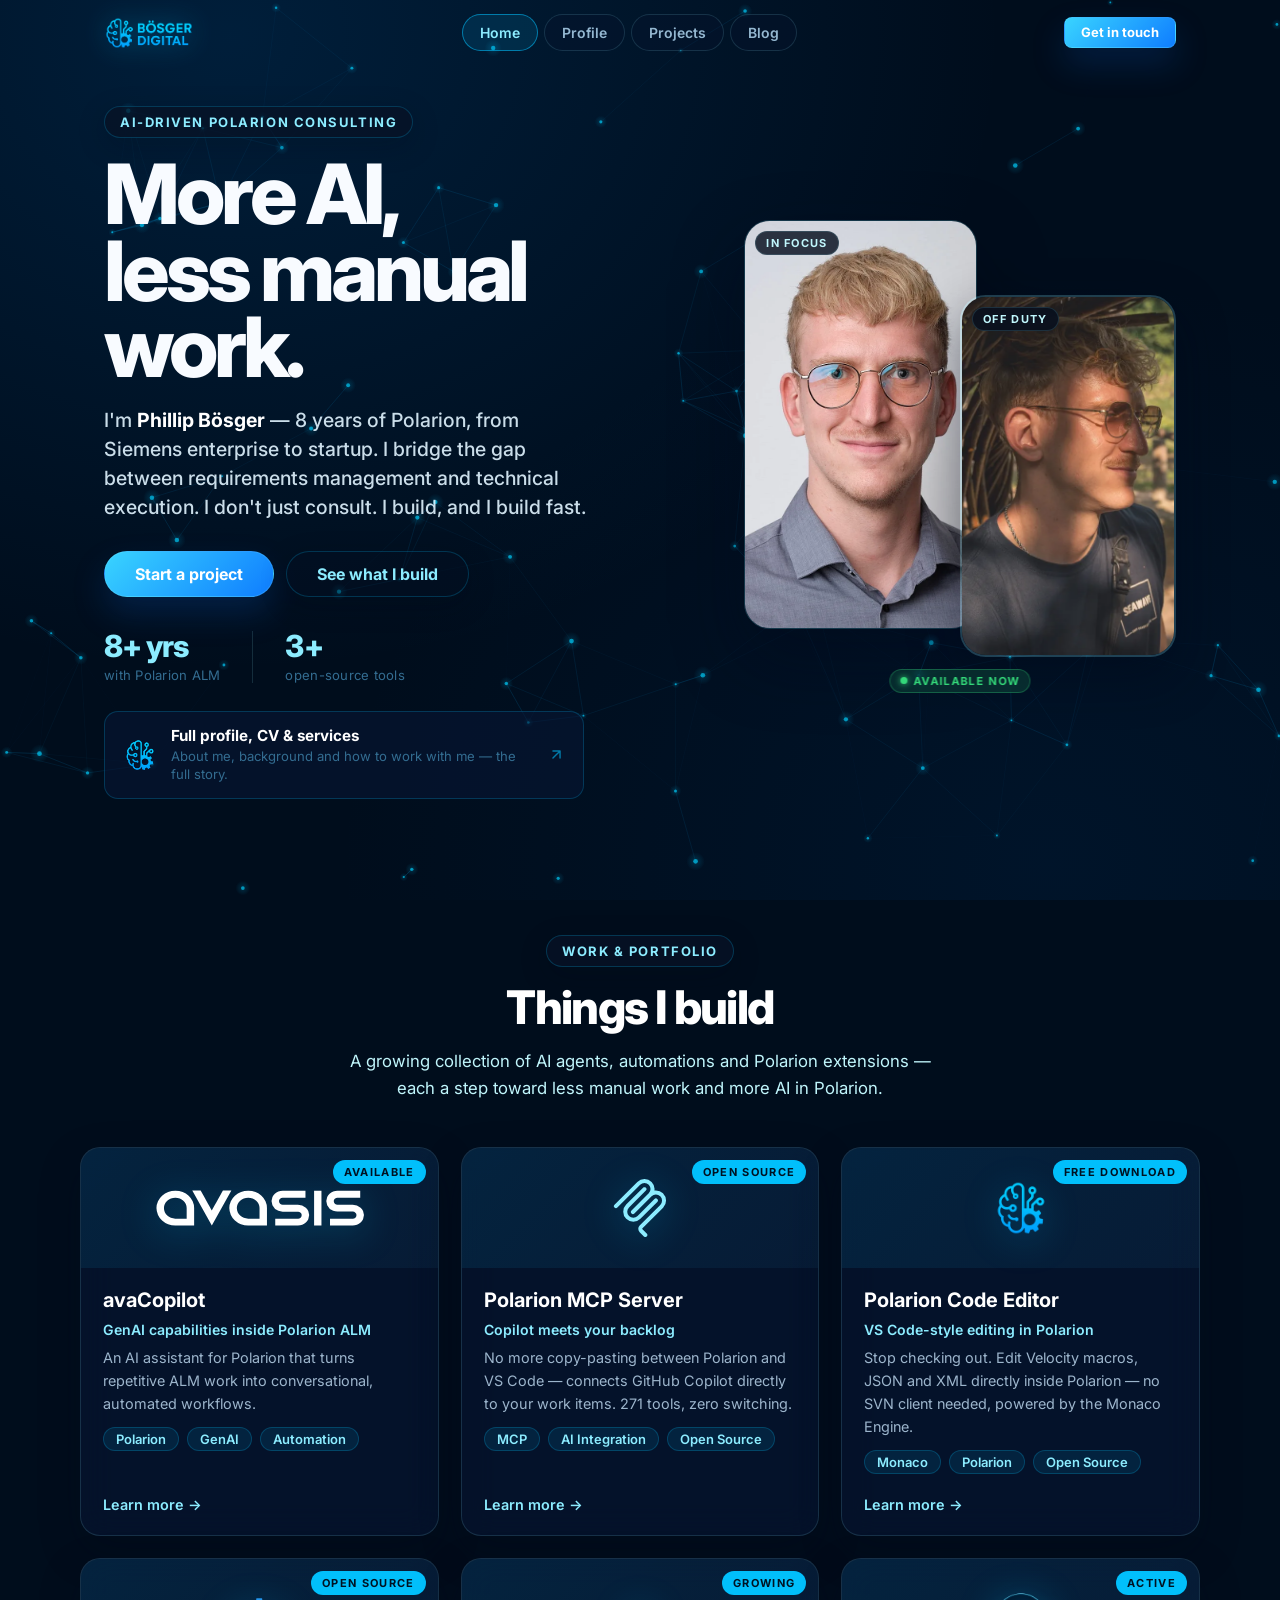
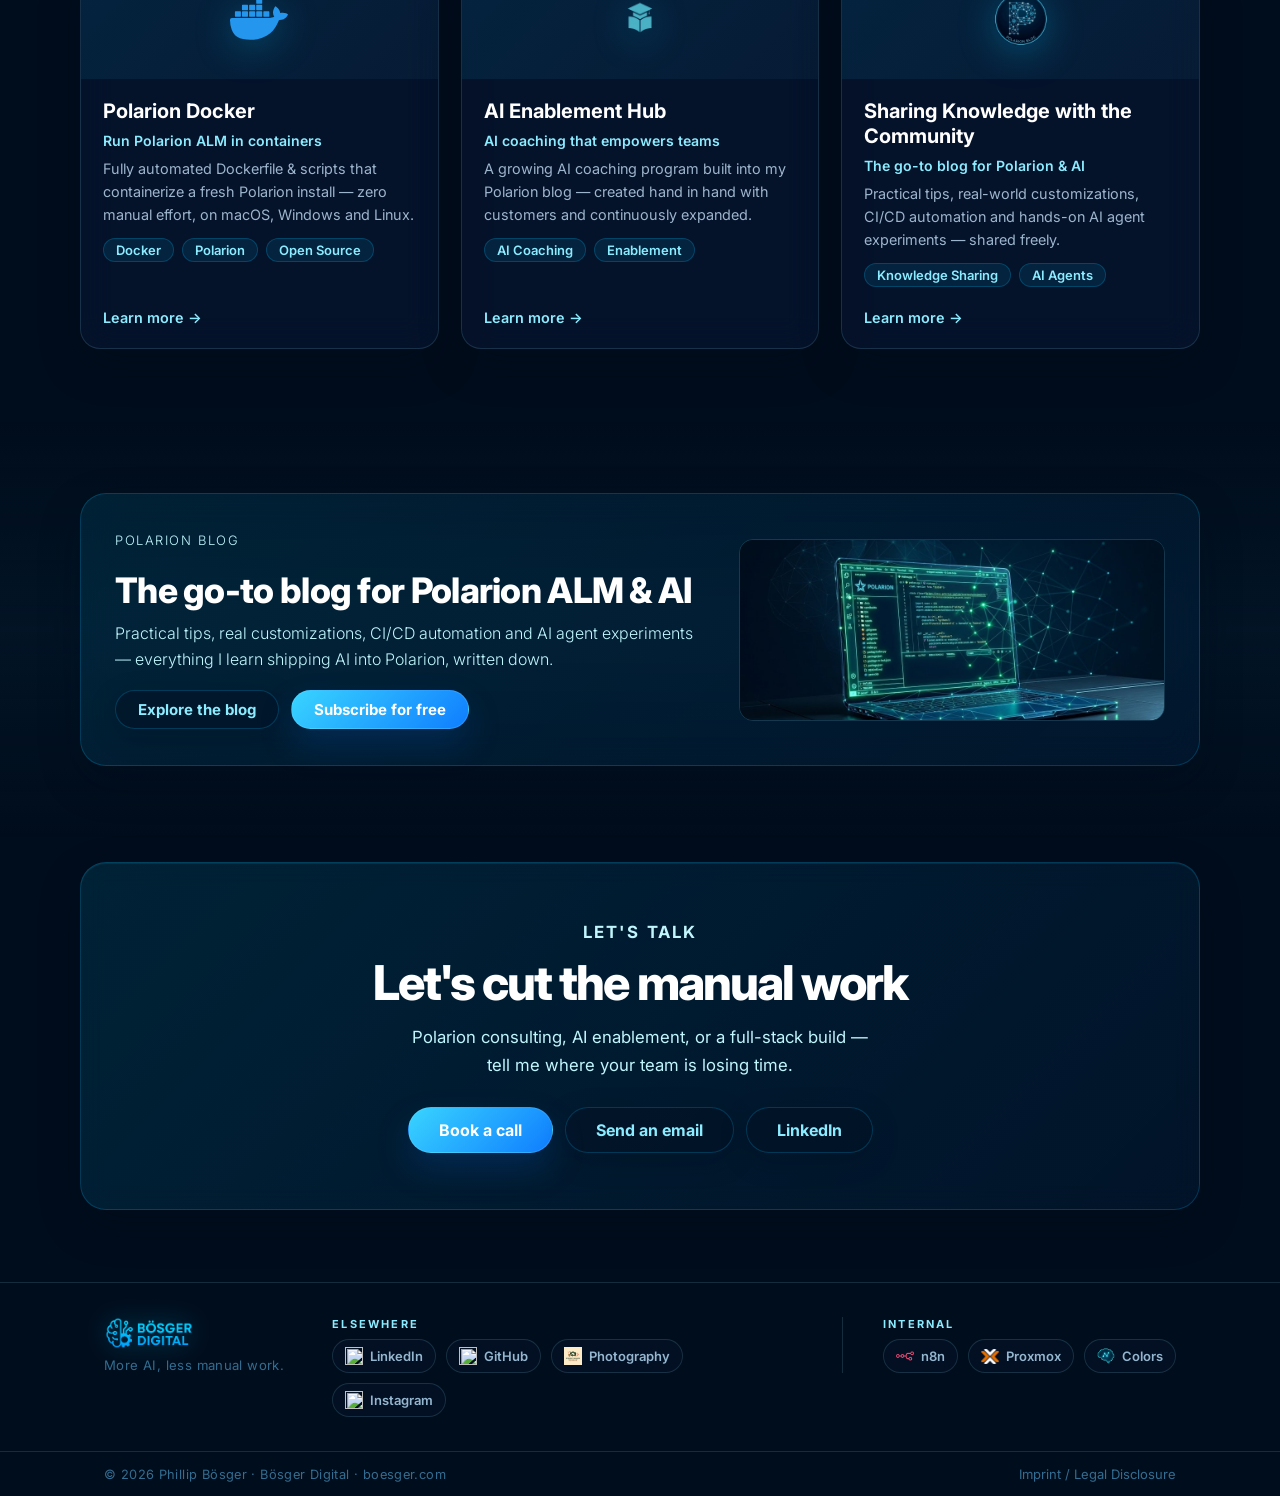
==== index.html @ 6d05ea87 "Left-align the Internal footer column's label and pills The Internal group's label and pills were ri" ====
<!doctype html>
<html lang="de">
  <head>
    <meta charset="utf-8" />
    <meta
      name="viewport"
      content="width=device-width, initial-scale=1.0, maximum-scale=1.0, user-scalable=0"
    />
    <meta
      name="description"
      content="Phillip Bösger — Polarion ALM expert, AI & full-stack developer. More AI, less manual work. Profile, consulting, open-source Polarion tooling, and all my links in one place."
    />
    <link
      rel="shortcut icon"
      href="assets/images/boesger-digital.png"
      type="image/webp"
    />
    <link
      rel="apple-touch-icon"
      sizes="180x180"
      href="assets/images/boesger-digital.png"
    />
    <link
      rel="icon"
      href="assets/images/boesger-digital.png"
      type="image/webp"
    />
    <title>Phillip Bösger — Bösger Digital</title>
    <link
      href="https://fonts.googleapis.com/css2?family=Inter:wght@400;500;600;700;800&family=Fira+Code:wght@400;500;600&display=swap"
      rel="stylesheet"
    />
    <link href="assets/css/style.css?v=20260719c" rel="stylesheet" />
  </head>
  <body>
    <canvas id="network-canvas"></canvas>

    <div class="page">
      <!-- Header / nav -->
      <header class="site-header" id="site-header">
        <div class="site-header-inner">
          <a href="index.html" class="brand-logo-link">
            <img
              src="assets/images/boesger-digital-wordmark.png"
              alt="Bösger Digital"
              class="brand-logo"
            />
          </a>

          <nav class="site-nav" aria-label="Hauptnavigation">
            <a href="index.html" class="nav-pill is-active">Home</a>
            <a href="profile.html" class="nav-pill">Profile</a>
            <a href="work.html" class="nav-pill">Projects</a>
            <a href="blog.html" class="nav-pill">Blog</a>
          </nav>

          <div class="nav-cta">
            <a href="contact.html" class="btn btn-primary btn-sm">Get in touch</a>
            <button
              class="nav-toggle"
              id="nav-toggle"
              type="button"
              aria-expanded="false"
              aria-controls="mobile-nav"
              aria-label="Menü öffnen"
            >
              <svg viewBox="0 0 24 24" fill="none" stroke="currentColor" stroke-width="2" stroke-linecap="round" stroke-linejoin="round">
                <path d="M4 6h16M4 12h16M4 18h16" />
              </svg>
            </button>
          </div>
        </div>
        <nav class="mobile-nav" id="mobile-nav" aria-label="Mobile Navigation">
          <a href="index.html" class="nav-pill is-active">Home</a>
          <a href="profile.html" class="nav-pill">Profile</a>
          <a href="work.html" class="nav-pill">Projects</a>
          <a href="blog.html" class="nav-pill">Blog</a>
        </nav>
      </header>

      <main>
        <!-- Hero -->
        <section class="hero" id="top" data-reveal>
          <div>
            <span class="kicker">AI-driven Polarion consulting</span>
            <h1>More AI,<br />less manual work.</h1>
            <p class="hero-sub">
              I'm <strong>Phillip Bösger</strong> — 8 years of Polarion, from
              Siemens enterprise to startup. I bridge the gap between
              requirements management and technical execution. I don't just
              consult. I build, and I build fast.
            </p>
            <div class="hero-ctas">
              <a href="contact.html" class="btn btn-primary btn-lg">Start a project</a>
              <a href="work.html" class="btn btn-secondary btn-lg">See what I build</a>
            </div>
            <div class="hero-stats">
              <div>
                <div class="stat-num">8+ yrs</div>
                <div class="stat-label">with Polarion ALM</div>
              </div>
              <div class="stat-divider"></div>
              <div>
                <div class="stat-num">3+</div>
                <div class="stat-label">open-source tools</div>
              </div>
            </div>
            <a href="profile.html" class="profile-callout">
              <img
                src="assets/images/boesger-icon.png"
                alt=""
                class="profile-callout-icon"
              />
              <span class="profile-callout-text">
                <span class="profile-callout-title"
                  >Full profile, CV &amp; services</span
                >
                <span class="profile-callout-desc"
                  >About me, background and how to work with me — the full
                  story.</span
                >
              </span>
              <svg
                class="arrow"
                viewBox="0 0 24 24"
                fill="none"
                stroke="currentColor"
                stroke-width="2"
                stroke-linecap="round"
                stroke-linejoin="round"
              >
                <path d="M7 17L17 7M17 7H7M17 7v10" />
              </svg>
            </a>
          </div>

          <div class="hero-visual">
            <div class="hero-photo-a">
              <img src="assets/images/about-image.webp" alt="Phillip Bösger" />
              <span class="hero-photo-badge badge badge-neutral">In focus</span>
            </div>
            <div class="hero-photo-b">
              <img src="assets/images/off-duty.webp" alt="Off duty" />
              <span class="hero-photo-badge badge badge-neutral">Off duty</span>
            </div>
            <span class="hero-available badge badge-success">
              <span class="badge-dot"></span>Available now
            </span>
          </div>
        </section>

        <!-- Work / Portfolio -->
        <section class="section" id="work">
          <div class="section-inner">
            <div class="section-head" data-reveal>
              <span class="kicker">Work &amp; portfolio</span>
              <h2>Things I build</h2>
              <p>
                A growing collection of AI agents, automations and Polarion
                extensions — each a step toward less manual work and more AI
                in Polarion.
              </p>
            </div>
            <div class="work-grid">
              <a
                class="glass-card work-card"
                href="https://www.avasis.biz/de/events/digital-blink-avacopilot-23-4-26"
                target="_blank"
                rel="noopener"
                data-reveal
              >
                <div class="work-card-media">
                  <img src="assets/images/avasis-logo.svg" alt="" />
                  <span class="badge badge-solid">Available</span>
                </div>
                <div class="work-card-body">
                  <h3>avaCopilot</h3>
                  <p class="work-card-tagline">GenAI capabilities inside Polarion ALM</p>
                  <p class="work-card-desc">
                    An AI assistant for Polarion that turns repetitive ALM
                    work into conversational, automated workflows.
                  </p>
                  <div class="work-card-tags">
                    <span class="tag">Polarion</span>
                    <span class="tag">GenAI</span>
                    <span class="tag">Automation</span>
                  </div>
                  <span class="work-card-link">Learn more →</span>
                </div>
              </a>

              <a
                class="glass-card work-card"
                href="work/polarion-mcp.html"
                data-reveal
              >
                <div class="work-card-media">
                  <img src="assets/images/mcp-logo.svg" alt="" />
                  <span class="badge badge-solid">Open Source</span>
                </div>
                <div class="work-card-body">
                  <h3>Polarion MCP Server</h3>
                  <p class="work-card-tagline">Copilot meets your backlog</p>
                  <p class="work-card-desc">
                    No more copy-pasting between Polarion and VS Code —
                    connects GitHub Copilot directly to your work items.
                    271 tools, zero switching.
                  </p>
                  <div class="work-card-tags">
                    <span class="tag">MCP</span>
                    <span class="tag">AI Integration</span>
                    <span class="tag">Open Source</span>
                  </div>
                  <span class="work-card-link">Learn more →</span>
                </div>
              </a>

              <a
                class="glass-card work-card"
                href="work/polarion-code-editor.html"
                data-reveal
              >
                <div class="work-card-media">
                  <img src="assets/images/boesger-icon.png" alt="" />
                  <span class="badge badge-solid">Free Download</span>
                </div>
                <div class="work-card-body">
                  <h3>Polarion Code Editor</h3>
                  <p class="work-card-tagline">VS Code-style editing in Polarion</p>
                  <p class="work-card-desc">
                    Stop checking out. Edit Velocity macros, JSON and XML
                    directly inside Polarion — no SVN client needed, powered
                    by the Monaco Engine.
                  </p>
                  <div class="work-card-tags">
                    <span class="tag">Monaco</span>
                    <span class="tag">Polarion</span>
                    <span class="tag">Open Source</span>
                  </div>
                  <span class="work-card-link">Learn more →</span>
                </div>
              </a>

              <a
                class="glass-card work-card"
                href="work/polarion-docker.html"
                data-reveal
              >
                <div class="work-card-media">
                  <img src="assets/images/docker-logo.svg" alt="" />
                  <span class="badge badge-solid">Open Source</span>
                </div>
                <div class="work-card-body">
                  <h3>Polarion Docker</h3>
                  <p class="work-card-tagline">Run Polarion ALM in containers</p>
                  <p class="work-card-desc">
                    Fully automated Dockerfile &amp; scripts that containerize
                    a fresh Polarion install — zero manual effort, on macOS,
                    Windows and Linux.
                  </p>
                  <div class="work-card-tags">
                    <span class="tag">Docker</span>
                    <span class="tag">Polarion</span>
                    <span class="tag">Open Source</span>
                  </div>
                  <span class="work-card-link">Learn more →</span>
                </div>
              </a>

              <a
                class="glass-card work-card"
                href="work/ai-enablement-hub.html"
                data-reveal
              >
                <div class="work-card-media">
                  <img src="assets/images/education.png" alt="" />
                  <span class="badge badge-solid">Growing</span>
                </div>
                <div class="work-card-body">
                  <h3>AI Enablement Hub</h3>
                  <p class="work-card-tagline">AI coaching that empowers teams</p>
                  <p class="work-card-desc">
                    A growing AI coaching program built into my Polarion
                    blog — created hand in hand with customers and
                    continuously expanded.
                  </p>
                  <div class="work-card-tags">
                    <span class="tag">AI Coaching</span>
                    <span class="tag">Enablement</span>
                  </div>
                  <span class="work-card-link">Learn more →</span>
                </div>
              </a>

              <a
                class="glass-card work-card"
                href="https://polarion.boesger.com"
                target="_blank"
                rel="noopener"
                data-reveal
              >
                <div class="work-card-media">
                  <img src="assets/images/polarion.png" alt="" />
                  <span class="badge badge-solid">Active</span>
                </div>
                <div class="work-card-body">
                  <h3>Sharing Knowledge with the Community</h3>
                  <p class="work-card-tagline">The go-to blog for Polarion &amp; AI</p>
                  <p class="work-card-desc">
                    Practical tips, real-world customizations, CI/CD
                    automation and hands-on AI agent experiments — shared
                    freely.
                  </p>
                  <div class="work-card-tags">
                    <span class="tag">Knowledge Sharing</span>
                    <span class="tag">AI Agents</span>
                  </div>
                  <span class="work-card-link">Learn more →</span>
                </div>
              </a>
            </div>
          </div>
        </section>

        <!-- Blog -->
        <section class="section section-tinted" id="blog">
          <div class="section-inner">
            <div class="blog-band" data-reveal>
              <div>
                <p class="glass-panel-label">Polarion Blog</p>
                <h2>The go-to blog for Polarion ALM &amp; AI</h2>
                <p>
                  Practical tips, real customizations, CI/CD automation and AI
                  agent experiments — everything I learn shipping AI into
                  Polarion, written down.
                </p>
                <div class="hero-ctas" style="margin-top: 0">
                  <a href="blog.html" class="btn btn-secondary btn-md">Explore the blog</a>
                  <a
                    href="https://polarion.boesger.com/#/portal/signup"
                    target="_blank"
                    rel="noopener"
                    class="btn btn-primary btn-md"
                    >Subscribe for free</a
                  >
                </div>
              </div>
              <div class="blog-band-media">
                <img src="assets/images/polarion-hero.jpeg" alt="Polarion" />
              </div>
            </div>
          </div>
        </section>

        <!-- Contact -->
        <section class="section" id="contact" style="padding-top: 24px">
          <div class="section-inner">
            <div class="contact-band" data-reveal>
              <p class="glass-panel-label" style="margin-bottom: 6px">Let's talk</p>
              <h2 style="margin-top: 0">Let's cut the manual work</h2>
              <p>
                Polarion consulting, AI enablement, or a full-stack build —
                tell me where your team is losing time.
              </p>
              <div class="hero-ctas">
                <a
                  href="https://calendly.com/phillip-boesger/30min"
                  target="_blank"
                  rel="noopener"
                  class="btn btn-primary btn-lg"
                  >Book a call</a
                >
                <a href="mailto:digital@boesger.com" class="btn btn-secondary btn-lg"
                  >Send an email</a
                >
                <a
                  href="https://www.linkedin.com/in/phillip-boesger-90691215a/"
                  target="_blank"
                  rel="noopener"
                  class="btn btn-secondary btn-lg"
                  >LinkedIn</a
                >
              </div>
            </div>
          </div>
        </section>
      </main>

      <footer class="site-footer">
        <div class="site-footer-main footer-columns">
          <div class="footer-col">
            <a href="index.html" class="brand-logo-link">
              <img
                src="assets/images/boesger-digital-wordmark.png"
                alt="Bösger Digital"
                class="brand-logo"
              />
            </a>
            <p class="footer-tagline">More AI, less manual work.</p>
          </div>
          <div class="footer-col">
            <p class="footer-col-label">Elsewhere</p>
            <div class="footer-pill-row">
              <a href="https://www.linkedin.com/in/phillip-boesger-90691215a/" target="_blank" rel="noopener" class="footer-pill-link">
                <img src="assets/images/linkedin.png" alt="" />LinkedIn</a>
              <a href="https://github.com/phillipboesger" target="_blank" rel="noopener" class="footer-pill-link">
                <img src="assets/images/github.png" alt="" />GitHub</a>
              <a href="https://photography.boesger.com" target="_blank" rel="noopener" class="footer-pill-link">
                <img src="assets/images/logo_photography.png" alt="" />Photography</a>
              <a href="https://www.instagram.com/phillip.bo/" target="_blank" rel="noopener" class="footer-pill-link">
                <img src="assets/images/instagram.png" alt="" />Instagram</a>
            </div>
          </div>
          <div class="footer-col align-end">
            <p class="footer-col-label">Internal</p>
            <div class="footer-pill-row">
              <a href="https://n8n.boesger.com" target="_blank" rel="nofollow noopener" class="footer-pill-link">
                <img src="assets/images/n8n.png" alt="" />n8n</a>
              <a href="http://proxmox.boesger.com" target="_blank" rel="nofollow noopener" class="footer-pill-link">
                <img src="assets/images/proxmox-light.png" alt="" />Proxmox</a>
              <a href="colors.html" class="footer-pill-link">
                <img src="assets/images/colors.png" alt="" />Colors</a>
            </div>
          </div>
        </div>
        <div class="site-footer-internal">
          <div class="site-footer-internal-inner">
            <p class="footer-copy">
              © <span class="footer-year"></span> Phillip Bösger · Bösger Digital · boesger.com
            </p>
            <a
              href="https://digital.boesger.com/imprint/"
              target="_blank"
              rel="noopener"
              class="footer-legal-link"
              >Imprint / Legal Disclosure</a
            >
          </div>
        </div>
      </footer>
    </div>

    <script src="assets/js/network.js?v=20260719c"></script>
    <script src="assets/js/site.js?v=20260719c"></script>
    <script>
      document.querySelectorAll(".footer-year").forEach(function (el) {
        el.textContent = new Date().getFullYear();
      });
    </script>
  </body>
</html>
---- assets/css/style.css ----
/* ── Bösger Digital — Brand site ──────────────────────────────────────────
   Design tokens ported from the Bösger Digital design system (colors.boesger.com).
   Deep-navy tech surfaces + electric-cyan accent, glassmorphism, network bg.
   ───────────────────────────────────────────────────────────────────────── */

:root {
  /* Surfaces */
  --bg-deep: #000d1c;
  --bg-base: #001222;
  --bg-surface: #062237;
  --bg-elevated: #124061;

  /* Accent (electric cyan) */
  --accent: #01bffb;
  --accent-light: #6bdff1;
  --accent-deep: #058fc1;
  --accent-muted: #336d91;
  --accent-tint: rgba(1, 191, 251, 0.12);
  --accent-bright: #39d4ff;
  --accent-glow: #8cecff;
  --accent-blue: #0f7dff;

  /* Text */
  --text-primary: #ffffff;
  --text-body: #c0f6fc;
  --text-muted: #336d91;
  --text-on-accent: #001222;

  /* Semantic status */
  --success: #34d87a;
  --warning: #ffc24b;
  --danger: #ff5c7a;

  /* Text (semantic aliases) */
  --text-default: var(--text-body);
  --text-link: var(--accent-glow);
  --text-link-hover: var(--accent-light);

  /* Lines & borders */
  --border-subtle: rgba(140, 236, 255, 0.14);
  --border-default: rgba(1, 191, 251, 0.22);
  --border-strong: rgba(1, 191, 251, 0.55);

  /* Surfaces (semantic) */
  --surface-glass: rgba(8, 22, 52, 0.6);
  --surface-glass-2: rgba(5, 14, 30, 0.82);

  /* Spacing (4px base) */
  --space-2: 8px;
  --space-3: 12px;
  --space-4: 16px;
  --space-6: 24px;
  --space-8: 32px;

  /* Radii */
  --radius-xs: 6px;
  --radius-sm: 8px;
  --radius-md: 14px;
  --radius-lg: 20px;
  --radius-xl: 26px;
  --radius-pill: 999px;

  /* Shadows */
  --shadow-sm: 0 2px 8px rgba(1, 8, 24, 0.3);
  --shadow-md: 0 8px 28px rgba(0, 8, 24, 0.22);
  --shadow-lg: 0 16px 40px rgba(3, 9, 24, 0.28);
  --shadow-xl: 0 28px 70px rgba(1, 8, 24, 0.4);
  --glow-accent: 0 0 18px rgba(1, 191, 251, 0.35);
  --glow-accent-lg: 0 0 40px rgba(1, 191, 251, 0.2);
  --inset-highlight: inset 0 1px 0 rgba(140, 236, 255, 0.07);

  /* Motion */
  --ease-standard: cubic-bezier(0.4, 0, 0.2, 1);
  --ease-out: cubic-bezier(0.16, 1, 0.3, 1);
  --dur-fast: 0.15s;
  --dur-base: 0.2s;
  --dur-slow: 0.3s;
  --dur-sweep: 0.6s;
  --lift-sm: -2px;
  --lift-md: -4px;

  /* Blur */
  --blur-md: 12px;
  --blur-lg: 16px;

  /* Layout */
  --container: 1120px;

  /* Type */
  --font-sans: "Inter", -apple-system, BlinkMacSystemFont, "Segoe UI",
    sans-serif;
  --font-mono: "SF Mono", "Fira Code", "JetBrains Mono", "Courier New",
    monospace;
  --fs-label: 11px;
  --fs-caption: 13px;
  --ls-label-sm: 0.12em;

  /* Legacy aliases kept for anything still referencing the old names */
  --bg: var(--bg-deep);
  --bg-card: var(--surface-glass);
  --bg-hover: rgba(0, 35, 70, 0.85);
  --cyan: var(--accent);
  --blue: var(--accent-blue);
  --border: var(--border-default);
  --border-h: var(--border-strong);
  --text: var(--text-primary);
  --text-dim: var(--text-muted);
  --radius: var(--radius-md);
}

*,
*::before,
*::after {
  box-sizing: border-box;
  margin: 0;
  padding: 0;
}

html {
  height: 100%;
  background: var(--bg-deep);
  scroll-behavior: smooth;
}

body {
  min-height: 100%;
  font-family: var(--font-sans);
  background: var(--bg-deep);
  background-image: radial-gradient(
      ellipse at 18% 4%,
      rgba(0, 100, 180, 0.2) 0%,
      transparent 52%
    ),
    radial-gradient(
      ellipse at 82% 96%,
      rgba(0, 60, 120, 0.15) 0%,
      transparent 48%
    );
  background-attachment: fixed;
  color: var(--text-body);
  overflow-x: hidden;
  -webkit-font-smoothing: antialiased;
}

a {
  color: var(--accent-glow);
}
a:hover {
  color: var(--accent-light);
}

/* ── Network canvas ──────────────────────────────────────────────────────── */
#network-canvas {
  position: fixed;
  inset: 0;
  width: 100%;
  height: 100%;
  z-index: 0;
  pointer-events: none;
}

.page {
  position: relative;
  z-index: 1;
}

/* ── Reveal on scroll ────────────────────────────────────────────────────── */
[data-reveal] {
  opacity: 0;
  transform: translateY(24px);
  transition: opacity 0.7s var(--ease-out), transform 0.7s var(--ease-out);
}
[data-reveal].is-visible {
  opacity: 1;
  transform: none;
}
@media (prefers-reduced-motion: reduce) {
  html {
    scroll-behavior: auto;
  }
  [data-reveal] {
    opacity: 1 !important;
    transform: none !important;
  }
}

.container {
  max-width: var(--container);
  margin: 0 auto;
  padding-left: 24px;
  padding-right: 24px;
}

/* ── Site header / nav ───────────────────────────────────────────────────── */
.site-header {
  position: sticky;
  top: 0;
  z-index: 50;
  background: transparent;
  border-bottom: 1px solid transparent;
  transition: background var(--dur-slow) ease, border-color var(--dur-slow) ease,
    backdrop-filter var(--dur-slow) ease;
}
.site-header.is-scrolled {
  background: rgba(0, 10, 24, 0.72);
  backdrop-filter: blur(14px);
  -webkit-backdrop-filter: blur(14px);
  border-bottom: 1px solid var(--border-subtle);
}

.site-header-inner {
  display: flex;
  align-items: center;
  justify-content: space-between;
  max-width: var(--container);
  margin: 0 auto;
  padding: 14px 24px;
  gap: 16px;
}

.brand-logo-link {
  display: flex;
  align-items: center;
  text-decoration: none;
}

.brand-logo {
  display: block;
  height: 32px;
  width: auto;
  filter: drop-shadow(0 0 14px rgba(1, 191, 251, 0.45));
}

.site-nav {
  display: flex;
  gap: 6px;
  align-items: center;
}

.nav-pill {
  display: inline-flex;
  align-items: center;
  gap: 7px;
  padding: 9px 17px;
  border-radius: var(--radius-pill);
  background: rgba(7, 20, 45, 0.38);
  border: 1px solid var(--border-subtle);
  color: rgba(180, 220, 245, 0.82);
  font-size: 14px;
  font-weight: 600;
  text-decoration: none;
  white-space: nowrap;
  transition: background var(--dur-base), color var(--dur-base),
    border-color var(--dur-base), transform var(--dur-base);
}
.nav-pill:hover {
  background: rgba(15, 40, 80, 0.65);
  border-color: var(--border-strong);
  color: var(--accent-glow);
  transform: translateY(var(--lift-sm));
}
.nav-pill.is-active {
  background: var(--accent-tint);
  border-color: var(--border-strong);
  color: var(--accent-glow);
}

.nav-cta {
  display: flex;
  align-items: center;
  gap: 10px;
}

.nav-toggle {
  display: none;
  align-items: center;
  justify-content: center;
  width: 40px;
  height: 40px;
  border-radius: var(--radius-sm);
  background: rgba(7, 20, 45, 0.5);
  border: 1px solid var(--border-subtle);
  color: var(--text-body);
  cursor: pointer;
}
.nav-toggle svg {
  width: 20px;
  height: 20px;
}

.mobile-nav {
  display: none;
  flex-direction: column;
  gap: 6px;
  padding: 0 24px 18px;
  max-width: var(--container);
  margin: 0 auto;
}
.mobile-nav.is-open {
  display: flex;
}
.mobile-nav .nav-pill {
  width: 100%;
  justify-content: center;
}

/* ── Buttons ─────────────────────────────────────────────────────────────── */
.btn {
  display: inline-flex;
  align-items: center;
  justify-content: center;
  gap: 8px;
  font-family: var(--font-sans);
  font-weight: 700;
  line-height: 1;
  text-decoration: none;
  white-space: nowrap;
  cursor: pointer;
  border: none;
  transition: transform var(--dur-base) var(--ease-standard),
    filter var(--dur-base) var(--ease-standard),
    background var(--dur-base) var(--ease-standard);
}
.btn:hover {
  transform: translateY(var(--lift-sm));
  filter: brightness(1.08);
}
.btn-lg {
  padding: 14px 30px;
  font-size: 16px;
  border-radius: var(--radius-pill);
}
.btn-md {
  padding: 11px 22px;
  font-size: 15px;
  border-radius: var(--radius-pill);
}
.btn-sm {
  padding: 8px 16px;
  font-size: 13px;
  border-radius: var(--radius-sm);
}
.btn-primary {
  background: linear-gradient(135deg, var(--accent-bright), var(--accent-blue));
  color: #fff;
  border: 1px solid rgba(140, 236, 255, 0.18);
  box-shadow: 0 16px 32px rgba(10, 76, 166, 0.28);
}
.btn-secondary {
  background: rgba(4, 15, 34, 0.48);
  color: var(--accent-glow);
  border: 1px solid var(--border-default);
  box-shadow: var(--shadow-md);
}
.btn-ghost {
  background: transparent;
  color: var(--text-body);
  border: 1px solid transparent;
}
.btn-ghost:hover {
  background: var(--accent-tint);
}
.btn svg {
  width: 16px;
  height: 16px;
  flex-shrink: 0;
}

/* ── Kicker / Badge / Tag ────────────────────────────────────────────────── */
.kicker {
  display: inline-flex;
  align-items: center;
  padding: 7px 15px;
  border-radius: var(--radius-pill);
  background: rgba(7, 18, 38, 0.78);
  border: 1px solid var(--border-default);
  box-shadow: var(--shadow-md);
  font-size: var(--fs-caption);
  font-weight: 700;
  letter-spacing: var(--ls-label-sm);
  text-transform: uppercase;
  color: var(--accent-glow);
}

.badge {
  display: inline-flex;
  align-items: center;
  gap: 6px;
  padding: 4px 10px;
  border-radius: var(--radius-pill);
  font-size: var(--fs-label);
  font-weight: 700;
  letter-spacing: var(--ls-label-sm);
  text-transform: uppercase;
  white-space: nowrap;
  backdrop-filter: blur(6px);
  border: 1px solid transparent;
}
.badge-neutral {
  background: var(--surface-glass-2);
  color: var(--text-body);
  border-color: var(--border-subtle);
}
.badge-success {
  background: rgba(52, 216, 122, 0.14);
  color: var(--success);
  border-color: rgba(52, 216, 122, 0.3);
}
.badge-solid {
  background: var(--accent);
  color: var(--text-on-accent);
}
.badge-accent {
  background: rgba(1, 191, 251, 0.14);
  color: var(--accent-glow);
  border-color: var(--border-default);
}
.badge-dot {
  width: 7px;
  height: 7px;
  border-radius: 50%;
  background: currentColor;
  box-shadow: 0 0 6px currentColor;
}

.tag {
  display: inline-flex;
  align-items: center;
  padding: 3px 12px;
  border-radius: var(--radius-pill);
  background: rgba(1, 191, 251, 0.1);
  color: var(--accent-glow);
  border: 1px solid var(--border-default);
  font-size: var(--fs-caption);
  font-weight: 600;
  white-space: nowrap;
}

/* ── Glass surfaces ──────────────────────────────────────────────────────── */
.glass-card {
  position: relative;
  overflow: hidden;
  background: var(--surface-glass);
  border: 1px solid var(--border-subtle);
  border-radius: var(--radius-lg);
  box-shadow: var(--shadow-lg);
  backdrop-filter: blur(var(--blur-lg));
  transition: transform var(--dur-slow) var(--ease-out),
    box-shadow var(--dur-slow) var(--ease-out),
    border-color var(--dur-slow) var(--ease-out);
}
.glass-card:hover {
  transform: translateY(var(--lift-md));
  border-color: var(--border-strong);
  box-shadow: var(--shadow-xl), var(--glow-accent-lg);
}

.glass-panel {
  padding: 20px 24px;
  border-radius: var(--radius-md);
  background: var(--surface-glass);
  border: 1px solid var(--border-default);
  backdrop-filter: blur(var(--blur-md));
  box-shadow: var(--shadow-md), var(--inset-highlight);
}
.glass-panel-label {
  margin: 0 0 8px;
  color: var(--accent-glow);
  font-size: var(--fs-caption);
  font-weight: 700;
  letter-spacing: var(--ls-label-sm);
  text-transform: uppercase;
}

/* ── Link cards (Connect section) ────────────────────────────────────────── */
.link-card {
  display: flex;
  align-items: center;
  gap: 14px;
  padding: 13px 16px;
  background: rgba(1, 191, 251, 0.05);
  border: 1px solid var(--border-default);
  border-radius: var(--radius-md);
  text-decoration: none;
  color: var(--text-primary);
  font-weight: 600;
  font-size: 15px;
  transition: background var(--dur-base), border-color var(--dur-base),
    box-shadow var(--dur-base), transform var(--dur-base);
  -webkit-tap-highlight-color: transparent;
  touch-action: manipulation;
}
.link-card:hover,
.link-card:active {
  background: var(--bg-hover);
  border-color: var(--border-strong);
  box-shadow: 0 0 18px rgba(1, 191, 251, 0.18), var(--shadow-lg);
}
@media (hover: hover) {
  .link-card:hover {
    transform: translateY(var(--lift-sm));
  }
}
.link-card img {
  display: block;
  width: 34px;
  height: 34px;
  object-fit: contain;
  border-radius: 8px;
  flex-shrink: 0;
}
.link-card span {
  flex: 1;
}
.link-card .arrow {
  display: block;
  width: 17px;
  height: 17px;
  color: var(--accent);
  opacity: 0.5;
  flex-shrink: 0;
  transition: opacity var(--dur-base), transform var(--dur-base);
}
.link-card:hover .arrow {
  opacity: 1;
  transform: translate(2px, -2px);
}

/* ── Section head ────────────────────────────────────────────────────────── */
.section {
  padding: 72px 24px;
  scroll-margin-top: 84px;
}
.section-tinted {
  background: linear-gradient(
    180deg,
    transparent,
    rgba(6, 34, 55, 0.35),
    transparent
  );
}
.section-inner {
  max-width: var(--container);
  margin: 0 auto;
}

.section-head {
  text-align: center;
  max-width: 720px;
  margin: 0 auto 44px;
}
.section-head.align-left {
  text-align: left;
  max-width: none;
  margin: 0 0 40px;
}
.section-head h2 {
  margin: 16px 0 0;
  color: #fff;
  font-size: clamp(2rem, 4vw, 2.9rem);
  font-weight: 800;
  letter-spacing: -0.035em;
  line-height: 1.05;
}
.section-head p {
  margin: 16px auto 0;
  max-width: 620px;
  color: var(--text-body);
  line-height: 1.65;
  font-size: 1.05rem;
}
.section-head.align-left p {
  margin: 16px 0 0;
}

/* ── Hero ────────────────────────────────────────────────────────────────── */
.hero {
  max-width: var(--container);
  margin: 0 auto;
  padding: 40px 24px 64px;
  display: grid;
  grid-template-columns: minmax(0, 1.15fr) minmax(260px, 0.85fr);
  gap: 56px;
  align-items: center;
}
.hero h1 {
  margin: 18px 0 0;
  color: #f8fbff;
  font-size: clamp(2.8rem, 7vw, 5.2rem);
  line-height: 0.92;
  font-weight: 800;
  letter-spacing: -0.05em;
  text-wrap: balance;
}
.hero-sub {
  margin: 20px 0 0;
  color: rgba(224, 244, 255, 0.9);
  font-size: 1.22rem;
  font-weight: 500;
  line-height: 1.5;
  text-wrap: balance;
}
.hero-sub strong {
  color: #fff;
  font-weight: 700;
}
.hero-ctas {
  display: flex;
  gap: 12px;
  flex-wrap: wrap;
  margin-top: 28px;
}
.hero-stats {
  display: flex;
  gap: 32px;
  flex-wrap: wrap;
  margin-top: 34px;
}
.stat-divider {
  width: 1px;
  align-self: stretch;
  background: var(--border-subtle);
}
.hero-stats .stat-num {
  color: var(--accent-glow);
  font-size: 1.9rem;
  font-weight: 800;
  letter-spacing: -0.03em;
  line-height: 1;
}
.hero-stats .stat-label {
  color: var(--text-muted);
  font-size: 0.82rem;
  margin-top: 6px;
  letter-spacing: 0.02em;
}

.profile-callout {
  display: flex;
  align-items: center;
  gap: 14px;
  margin-top: 28px;
  padding: 14px 18px;
  max-width: 480px;
  background: var(--surface-glass);
  border: 1px solid var(--border-default);
  border-radius: var(--radius-md);
  text-decoration: none;
  transition: background var(--dur-base), border-color var(--dur-base),
    transform var(--dur-base);
}
.profile-callout:hover {
  background: var(--bg-hover);
  border-color: var(--border-strong);
  transform: translateY(var(--lift-sm));
}
.profile-callout-icon {
  width: 34px;
  height: 34px;
  object-fit: contain;
  flex-shrink: 0;
}
.profile-callout-text {
  display: flex;
  flex-direction: column;
  gap: 2px;
  flex: 1;
}
.profile-callout-title {
  color: var(--text-primary);
  font-weight: 700;
  font-size: 0.95rem;
}
.profile-callout-desc {
  color: var(--text-muted);
  font-size: 0.82rem;
  line-height: 1.4;
}
.profile-callout .arrow {
  width: 17px;
  height: 17px;
  color: var(--accent);
  flex-shrink: 0;
  opacity: 0.6;
  transition: opacity var(--dur-base), transform var(--dur-base);
}
.profile-callout:hover .arrow {
  opacity: 1;
  transform: translate(2px, -2px);
}

.hero-visual {
  position: relative;
  aspect-ratio: 0.93;
  min-width: 260px;
}
.hero-photo-a {
  position: absolute;
  left: 0;
  top: 0;
  width: 54%;
  height: 88%;
  z-index: 1;
  border-radius: 1.6rem;
  overflow: hidden;
  border: 1px solid rgba(113, 230, 255, 0.18);
  box-shadow: var(--shadow-xl);
}
.hero-photo-b {
  position: absolute;
  right: 0;
  bottom: 6%;
  width: 50%;
  height: 78%;
  z-index: 2;
  border-radius: 1.6rem;
  overflow: hidden;
  border: 2px solid rgba(140, 236, 255, 0.22);
  box-shadow: 0 18px 50px rgba(1, 8, 24, 0.45);
}
.hero-photo-a img,
.hero-photo-b img {
  width: 100%;
  height: 100%;
  object-fit: cover;
  object-position: center top;
  display: block;
}
.hero-photo-badge {
  position: absolute;
  top: 10px;
  left: 10px;
}
.hero-available {
  position: absolute;
  bottom: -8px;
  left: 50%;
  transform: translateX(-50%);
  z-index: 4;
}

/* ── Work / Portfolio ────────────────────────────────────────────────────── */
.work-grid {
  display: grid;
  grid-template-columns: repeat(auto-fit, minmax(300px, 1fr));
  gap: 22px;
}
.work-card {
  display: flex;
  flex-direction: column;
  height: 100%;
  text-decoration: none;
  color: inherit;
}
.work-card-media {
  position: relative;
  height: 120px;
  display: flex;
  align-items: center;
  justify-content: center;
  background: linear-gradient(
    135deg,
    rgba(1, 191, 251, 0.1),
    rgba(18, 64, 97, 0.2)
  );
}
.work-card-media img {
  max-height: 58px;
  max-width: 70%;
  object-fit: contain;
  filter: drop-shadow(0 6px 18px rgba(1, 191, 251, 0.3));
}
.work-card-media .badge {
  position: absolute;
  top: 12px;
  right: 12px;
}
.work-card-body {
  flex: 1;
  display: flex;
  flex-direction: column;
  gap: 8px;
  padding: 20px 22px 22px;
}
.work-card-body h3 {
  margin: 0;
  color: #fff;
  font-size: 1.25rem;
  font-weight: 700;
  line-height: 1.25;
}
.work-card-tagline {
  margin: 0;
  color: var(--accent-glow);
  font-size: 0.88rem;
  font-weight: 600;
}
.work-card-desc {
  margin: 0;
  color: rgba(195, 222, 245, 0.8);
  font-size: 0.9rem;
  line-height: 1.6;
}
.work-card-tags {
  display: flex;
  gap: 8px;
  flex-wrap: wrap;
  margin-top: 4px;
}
.work-card-link {
  margin-top: auto;
  padding-top: 14px;
  color: var(--accent-glow);
  font-weight: 600;
  font-size: 0.9rem;
  align-self: flex-start;
}

/* ── Blog band (Home teaser) ─────────────────────────────────────────────── */
.blog-band {
  display: grid;
  grid-template-columns: minmax(0, 1.4fr) minmax(240px, 1fr);
  gap: 28px;
  align-items: center;
  padding: 36px 34px;
  border-radius: var(--radius-xl);
  background: linear-gradient(
    135deg,
    rgba(1, 191, 251, 0.1),
    rgba(15, 125, 255, 0.06)
  );
  border: 1px solid var(--border-default);
  box-shadow: var(--shadow-lg);
  backdrop-filter: blur(var(--blur-lg));
}
.blog-band h2 {
  margin: 0 0 10px;
  color: #fff;
  font-size: clamp(1.7rem, 4vw, 2.2rem);
  font-weight: 800;
  letter-spacing: -0.02em;
}
.blog-band p {
  margin: 0 0 18px;
  color: var(--text-body);
  line-height: 1.6;
  font-weight: 300;
}
.blog-band-media {
  border-radius: var(--radius-md);
  overflow: hidden;
  border: 1px solid var(--border-subtle);
}
.blog-band-media img {
  width: 100%;
  height: 180px;
  object-fit: cover;
  display: block;
}

/* ── Connect ─────────────────────────────────────────────────────────────── */
.connect-grid {
  max-width: 620px;
  margin: 0 auto;
  display: grid;
  grid-template-columns: repeat(auto-fit, minmax(260px, 1fr));
  gap: 12px;
}

/* ── Contact CTA ─────────────────────────────────────────────────────────── */
.contact-band {
  position: relative;
  overflow: hidden;
  text-align: center;
  padding: 56px 32px;
  border-radius: var(--radius-xl);
  background: linear-gradient(
    135deg,
    rgba(1, 191, 251, 0.12),
    rgba(15, 125, 255, 0.06)
  );
  border: 1px solid var(--border-default);
  box-shadow: var(--shadow-lg), var(--inset-highlight);
  backdrop-filter: blur(var(--blur-md));
}
.contact-band h2 {
  margin: 16px 0 12px;
  color: #fff;
  font-size: clamp(2rem, 4vw, 3rem);
  font-weight: 800;
  letter-spacing: -0.04em;
}
.contact-band p {
  margin: 0 auto 28px;
  max-width: 480px;
  color: var(--text-body);
  line-height: 1.65;
  font-size: 1.05rem;
}
.contact-band .hero-ctas {
  justify-content: center;
  margin-top: 0;
}

/* ── Footer ──────────────────────────────────────────────────────────────── */
.site-footer {
  border-top: 1px solid var(--border-subtle);
}
.site-footer-main {
  max-width: var(--container);
  margin: 0 auto;
  padding: 34px 24px;
  display: flex;
  align-items: center;
  justify-content: space-between;
  flex-wrap: wrap;
  gap: 20px;
}
.footer-brand-block {
  display: flex;
  flex-direction: column;
  align-items: flex-start;
  gap: 10px;
}
.footer-tagline {
  margin: 0;
  color: var(--text-muted);
  font-size: 0.82rem;
  letter-spacing: 0.03em;
}
.footer-nav {
  display: flex;
  gap: 18px;
  flex-wrap: wrap;
  font-size: 0.85rem;
}
.footer-nav a {
  color: var(--text-body);
  text-decoration: none;
}
.footer-copy {
  margin: 0;
  color: var(--text-muted);
  font-size: 0.8rem;
  letter-spacing: 0.03em;
}
.site-footer-internal {
  border-top: 1px solid var(--border-subtle);
}
.site-footer-internal-inner {
  max-width: var(--container);
  margin: 0 auto;
  padding: 14px 24px;
  display: flex;
  align-items: center;
  justify-content: space-between;
  gap: 14px;
  flex-wrap: wrap;
}
.footer-legal-link {
  color: var(--text-muted);
  font-size: 13px;
  text-decoration: none;
}
.footer-legal-link:hover {
  color: var(--accent-glow);
}

/* ── Page header (non-hero pages) ────────────────────────────────────────── */
.page-head {
  max-width: var(--container);
  margin: 0 auto;
  padding: 48px 24px 8px;
}
.page-head.centered {
  text-align: center;
  max-width: 680px;
}
.page-head h1 {
  margin: 16px 0 0;
  color: #fff;
  font-size: clamp(2.1rem, 5vw, 3rem);
  font-weight: 800;
  letter-spacing: -0.04em;
  line-height: 1.05;
}
.page-head p {
  margin: 14px 0 0;
  color: var(--text-body);
  font-size: 1.05rem;
  line-height: 1.6;
}
.page-head.centered p {
  margin: 14px auto 0;
}
.page-eyebrow {
  color: var(--accent-glow);
  font-size: 1.15rem;
  font-weight: 600;
}

.back-link {
  display: inline-flex;
  align-items: center;
  gap: 6px;
  color: var(--text-muted);
  text-decoration: none;
  font-size: 14px;
  font-weight: 600;
  margin: 22px 0;
  transition: color var(--dur-base);
}
.back-link:hover {
  color: var(--accent-glow);
}

/* ── Blog page: post cards ───────────────────────────────────────────────── */
.posts-grid {
  display: grid;
  grid-template-columns: repeat(auto-fit, minmax(230px, 1fr));
  gap: 18px;
  margin-bottom: 40px;
}
.post-card {
  display: flex;
  flex-direction: column;
  gap: 12px;
  padding: 26px;
}
.post-card h3 {
  margin: 0;
  color: #fff;
  font-size: 20px;
  font-weight: 700;
  line-height: 1.3;
}
.post-card p {
  margin: 0;
  color: rgba(195, 222, 245, 0.8);
  font-size: 14px;
  line-height: 1.6;
  font-weight: 300;
  flex: 1;
}
.post-note {
  margin: -16px 0 32px;
  color: var(--text-muted);
  font-size: 14px;
  line-height: 1.6;
  text-align: center;
}

/* ── Tab bar (Profile tabs, install-command tabs) ────────────────────────── */
.tabbar {
  display: flex;
  gap: 8px;
  flex-wrap: wrap;
  align-items: center;
}
.tab-pill {
  display: inline-flex;
  align-items: center;
  padding: 8px 16px;
  border-radius: var(--radius-pill);
  background: transparent;
  border: 1px solid var(--border-subtle);
  color: rgba(180, 220, 245, 0.72);
  font-family: var(--font-sans);
  font-size: 14px;
  font-weight: 600;
  text-decoration: none;
  white-space: nowrap;
  cursor: pointer;
  transition: color var(--dur-base), border-color var(--dur-base),
    background var(--dur-base);
}
.tab-pill:hover {
  border-color: var(--border-strong);
  color: var(--accent-glow);
}
.tab-pill.is-active {
  border-color: var(--border-strong);
  color: var(--accent-glow);
  background: var(--accent-tint);
}
.tab-pill-sm {
  padding: 7px 13px;
  font-size: 13px;
  background: rgba(7, 20, 45, 0.4);
}
.tab-panel {
  display: none;
}
.tab-panel.is-active {
  display: block;
}

/* ── Profile: overview modes ─────────────────────────────────────────────── */
.profile-layout {
  display: grid;
  grid-template-columns: minmax(0, 1fr) minmax(240px, 330px);
  gap: 36px;
  align-items: start;
}
.profile-modes {
  display: grid;
  gap: 16px;
  margin: 24px 0;
}
.profile-side {
  display: flex;
  flex-direction: column;
  gap: 16px;
  position: sticky;
  top: 90px;
}
.profile-side-photo {
  border-radius: 1.4rem;
  overflow: hidden;
  border: 1px solid rgba(113, 230, 255, 0.18);
  box-shadow: var(--shadow-xl);
}
.profile-side-photo img {
  width: 100%;
  height: 320px;
  object-fit: cover;
  object-position: center top;
  display: block;
}
.profile-side-stats {
  display: flex;
  gap: 20px;
  padding: 18px 20px;
}
.availability-row {
  display: flex;
  align-items: center;
  gap: 12px;
  flex-wrap: wrap;
  margin-top: 20px;
}
.availability-note {
  color: var(--text-muted);
  font-size: 14px;
  font-weight: 500;
}

/* ── CV: experience & education ──────────────────────────────────────────── */
.exp-list {
  display: flex;
  flex-direction: column;
  gap: 16px;
  margin: 18px 0 36px;
}
.exp-card {
  padding: 24px 26px;
}
.exp-card-head {
  display: flex;
  justify-content: space-between;
  gap: 14px;
  flex-wrap: wrap;
  align-items: baseline;
  margin-bottom: 6px;
}
.exp-card-head h4 {
  margin: 0;
  color: #fff;
  font-size: 18px;
  font-weight: 700;
}
.exp-period {
  color: var(--accent-glow);
  font-size: 13px;
  font-weight: 600;
  white-space: nowrap;
}
.exp-org {
  margin: 0 0 12px;
  color: var(--text-muted);
  font-size: 14px;
  font-weight: 600;
}
.exp-summary {
  margin: 0 0 12px;
  color: rgba(195, 222, 245, 0.82);
  font-size: 14px;
  line-height: 1.6;
}
.exp-bullets {
  list-style: none;
  display: flex;
  flex-direction: column;
  gap: 7px;
}
.exp-bullets li {
  position: relative;
  padding-left: 18px;
  color: rgba(195, 222, 245, 0.82);
  font-size: 14px;
  line-height: 1.55;
}
.exp-bullets li::before {
  content: "•";
  position: absolute;
  left: 0;
  color: var(--accent-glow);
  font-weight: 700;
}
.exp-bullets strong {
  color: rgba(220, 240, 255, 0.95);
}

.edu-grid {
  display: grid;
  grid-template-columns: repeat(auto-fit, minmax(300px, 1fr));
  gap: 16px;
  margin-bottom: 28px;
}
.edu-card {
  padding: 22px 24px;
}
.edu-card h4 {
  margin: 0 0 4px;
  color: #fff;
  font-size: 17px;
  font-weight: 700;
}
.edu-school {
  margin: 0 0 4px;
  color: var(--accent-glow);
  font-size: 14px;
  font-weight: 600;
}
.edu-meta {
  margin: 0 0 10px;
  color: var(--text-muted);
  font-size: 13px;
  font-weight: 600;
}
.edu-desc {
  margin: 0;
  color: rgba(195, 222, 245, 0.8);
  font-size: 14px;
  line-height: 1.6;
}

.cv-intro {
  margin: 0 0 32px;
  color: rgba(224, 244, 255, 0.85);
  font-size: 1.05rem;
  line-height: 1.7;
  max-width: 52rem;
}

.subsection-title {
  margin: 0 0 18px;
  color: #fff;
  font-size: 22px;
  font-weight: 800;
  letter-spacing: -0.02em;
}

/* ── Skills grid + modal ──────────────────────────────────────────────────── */
.skills-grid {
  display: grid;
  grid-template-columns: repeat(auto-fit, minmax(240px, 1fr));
  gap: 16px;
  margin-bottom: 36px;
}
.skill-card {
  display: flex;
  align-items: center;
  gap: 14px;
  padding: 18px 20px;
  background: var(--surface-glass);
  border: 1px solid var(--border-subtle);
  border-radius: var(--radius-md);
  backdrop-filter: blur(var(--blur-md));
  cursor: pointer;
  text-align: left;
  font: inherit;
  color: inherit;
  transition: transform var(--dur-base), border-color var(--dur-base);
}
.skill-card:hover {
  transform: translateY(var(--lift-sm));
  border-color: var(--border-strong);
}
.skill-icon {
  width: 44px;
  height: 44px;
  border-radius: 10px;
  display: flex;
  align-items: center;
  justify-content: center;
  background: linear-gradient(
    135deg,
    rgba(1, 191, 251, 0.12),
    rgba(18, 64, 97, 0.22)
  );
  border: 1px solid var(--border-subtle);
  flex-shrink: 0;
}
.skill-icon img {
  width: 26px;
  height: 26px;
  object-fit: contain;
}
.skill-body {
  flex: 1;
  display: flex;
  flex-direction: column;
}
.skill-name {
  display: block;
  color: #fff;
  font-size: 15px;
  font-weight: 700;
}
.skill-desc {
  display: block;
  color: rgba(195, 222, 245, 0.7);
  font-size: 13px;
  line-height: 1.4;
}
.skill-plus {
  color: var(--accent-glow);
  font-size: 20px;
  font-weight: 400;
  flex-shrink: 0;
  line-height: 1;
}
.skill-detail {
  display: none;
}

.skill-modal-backdrop {
  display: none;
  position: fixed;
  inset: 0;
  z-index: 60;
  align-items: center;
  justify-content: center;
  padding: 24px;
  background: rgba(0, 6, 16, 0.72);
  backdrop-filter: blur(6px);
}
.skill-modal-backdrop.is-open {
  display: flex;
}
.skill-modal {
  max-width: 460px;
  width: 100%;
  background: var(--surface-glass);
  border: 1px solid var(--border-strong);
  border-radius: var(--radius-lg);
  padding: 30px;
  box-shadow: var(--shadow-xl), var(--glow-accent-lg);
  backdrop-filter: blur(var(--blur-lg));
}
.skill-modal-head {
  display: flex;
  align-items: center;
  gap: 14px;
  margin-bottom: 16px;
}
.skill-modal-head h3 {
  margin: 0;
  color: #fff;
  font-size: 20px;
  font-weight: 800;
  letter-spacing: -0.01em;
}
.skill-modal-head p {
  margin: 2px 0 0;
  color: var(--accent-glow);
  font-size: 13px;
  font-weight: 600;
}
.skill-modal-detail {
  margin: 0 0 22px;
  color: rgba(205, 228, 248, 0.86);
  font-size: 15px;
  line-height: 1.7;
}
.skill-modal-close {
  width: 100%;
  padding: 12px;
  border-radius: var(--radius-pill);
  border: 1px solid var(--border-default);
  background: rgba(4, 15, 34, 0.6);
  color: var(--accent-glow);
  font-family: var(--font-sans);
  font-size: 14px;
  font-weight: 700;
  cursor: pointer;
}

/* ── Certifications ───────────────────────────────────────────────────────── */
.certs-grid {
  display: grid;
  grid-template-columns: repeat(auto-fit, minmax(260px, 1fr));
  gap: 14px;
}
.cert-card {
  padding: 18px 20px;
}
.cert-name {
  color: #fff;
  font-size: 15px;
  font-weight: 700;
  line-height: 1.35;
}
.cert-by {
  color: var(--accent-glow);
  font-size: 13px;
  font-weight: 600;
  margin-top: 4px;
}

/* ── About page ───────────────────────────────────────────────────────────── */
.about-layout {
  display: grid;
  grid-template-columns: minmax(240px, 320px) minmax(0, 1fr);
  gap: 36px;
  align-items: start;
}
.about-photo {
  border-radius: 1.4rem;
  overflow: hidden;
  border: 1px solid rgba(113, 230, 255, 0.18);
  box-shadow: var(--shadow-xl);
  position: sticky;
  top: 90px;
}
.about-photo img {
  width: 100%;
  height: 360px;
  object-fit: cover;
  object-position: center top;
  display: block;
}
.about-intro {
  margin: 0 0 22px;
  color: rgba(224, 244, 255, 0.9);
  font-size: 1.08rem;
  line-height: 1.7;
}
.about-sections {
  display: flex;
  flex-direction: column;
  gap: 22px;
}
.about-sections h3 {
  margin: 0 0 8px;
  color: #fff;
  font-size: 19px;
  font-weight: 700;
}
.about-sections p {
  margin: 0;
  color: rgba(195, 222, 245, 0.82);
  font-size: 15px;
  line-height: 1.65;
}

/* ── Working with me: circle steps ───────────────────────────────────────── */
.working-circles {
  display: flex;
  justify-content: center;
  align-items: center;
  flex-wrap: wrap;
  padding: 6px 0 30px;
}
.working-circle {
  width: 150px;
  height: 150px;
  margin: 0 -18px;
  border-radius: 50%;
  display: flex;
  align-items: center;
  justify-content: center;
  text-align: center;
  background: radial-gradient(
    circle at 50% 34%,
    rgba(1, 191, 251, 0.2),
    rgba(8, 22, 52, 0.82)
  );
  border: 1px solid var(--border-default);
  backdrop-filter: blur(10px);
  box-shadow: 0 0 34px rgba(1, 191, 251, 0.14);
  transition: transform var(--dur-base), border-color var(--dur-base);
  position: relative;
}
.working-circle:hover {
  transform: scale(1.1);
  z-index: 6;
  border-color: var(--border-strong);
}
.working-circle-num {
  color: #fff;
  font-size: 32px;
  font-weight: 800;
  letter-spacing: -0.02em;
}
.working-list {
  display: grid;
  grid-template-columns: repeat(auto-fit, minmax(230px, 1fr));
  gap: 14px 28px;
}
.working-list p {
  margin: 0;
  color: rgba(205, 228, 248, 0.82);
  font-size: 13.5px;
  line-height: 1.6;
}
.working-list strong {
  color: #fff;
}

.values-band {
  padding: 30px 32px;
  border-radius: var(--radius-lg);
  background: linear-gradient(
    135deg,
    rgba(1, 191, 251, 0.1),
    rgba(15, 125, 255, 0.06)
  );
  border: 1px solid var(--border-default);
  backdrop-filter: blur(var(--blur-lg));
}
.values-band h3 {
  margin: 0 0 12px;
  color: #fff;
  font-size: 22px;
  font-weight: 800;
  letter-spacing: -0.02em;
}
.values-chips {
  display: flex;
  gap: 8px;
  flex-wrap: wrap;
  margin-bottom: 16px;
}
.values-band p {
  margin: 0;
  color: rgba(195, 222, 245, 0.85);
  font-size: 15px;
  line-height: 1.65;
}

/* ── Product detail pages ────────────────────────────────────────────────── */
.product-hero {
  display: flex;
  flex-direction: column;
  gap: 16px;
  padding: 38px 34px;
  border-radius: var(--radius-xl);
  background: var(--surface-glass);
  border: 1px solid var(--border-default);
  box-shadow: var(--shadow-lg);
  backdrop-filter: blur(var(--blur-lg));
  margin-bottom: 28px;
}
.product-badge {
  align-self: flex-start;
  padding: 5px 12px;
  border-radius: var(--radius-pill);
  background: rgba(1, 191, 251, 0.14);
  color: var(--accent-glow);
  border: 1px solid var(--border-default);
  font-size: 11px;
  font-weight: 700;
  letter-spacing: 0.1em;
  text-transform: uppercase;
}
.product-hero h1 {
  margin: 0;
  color: #fff;
  font-size: clamp(1.9rem, 5vw, 2.9rem);
  font-weight: 800;
  letter-spacing: -0.02em;
  font-family: var(--font-mono);
  overflow-wrap: break-word;
}
.product-tagline {
  margin: 0;
  color: rgba(224, 244, 255, 0.92);
  font-size: clamp(1.15rem, 2.4vw, 1.45rem);
  font-weight: 600;
  line-height: 1.3;
}
.product-subtitle {
  margin: 0;
  color: var(--accent-glow);
  font-size: 1.05rem;
  font-weight: 500;
}
.product-chips {
  display: flex;
  gap: 8px;
  flex-wrap: wrap;
  margin-top: 2px;
}
.product-hero .hero-ctas {
  margin-top: 6px;
}

.stat-tile-grid {
  display: grid;
  grid-template-columns: repeat(auto-fit, minmax(140px, 1fr));
  gap: 14px;
  margin-bottom: 40px;
}
.stat-tile {
  padding: 20px;
  text-align: center;
}
.stat-tile-value {
  color: var(--accent-glow);
  font-size: 1.7rem;
  font-weight: 800;
  letter-spacing: -0.02em;
}
.stat-tile-label {
  color: var(--text-muted);
  font-size: 12px;
  font-weight: 600;
  letter-spacing: 0.04em;
  margin-top: 2px;
}

.section-title {
  margin: 0 0 20px;
  color: #fff;
  font-size: clamp(1.6rem, 4vw, 2.1rem);
  font-weight: 800;
  letter-spacing: -0.03em;
}
.section-lead {
  margin: 0 0 22px;
  color: var(--text-body);
  font-weight: 300;
  line-height: 1.6;
  max-width: 44rem;
}

.feature-grid {
  display: grid;
  grid-template-columns: repeat(auto-fit, minmax(280px, 1fr));
  gap: 18px;
  margin-bottom: 44px;
}
.feature-card {
  padding: 24px;
}
.feature-bar {
  width: 28px;
  height: 3px;
  border-radius: 3px;
  background: linear-gradient(90deg, var(--accent-bright), var(--accent-blue));
  margin-bottom: 14px;
}
.feature-card h4 {
  margin: 0 0 8px;
  color: #fff;
  font-size: 17px;
  font-weight: 700;
}
.feature-card p {
  margin: 0;
  color: rgba(195, 222, 245, 0.82);
  font-size: 14px;
  line-height: 1.6;
}

.steps-grid {
  display: grid;
  grid-template-columns: repeat(auto-fit, minmax(240px, 1fr));
  gap: 18px;
  margin-bottom: 44px;
}
.step-card {
  padding: 26px 24px;
}
.step-num {
  color: var(--accent-glow);
  font-size: 2rem;
  font-weight: 800;
  letter-spacing: -0.03em;
  opacity: 0.6;
  margin-bottom: 8px;
}
.step-card h4 {
  margin: 0 0 6px;
  color: #fff;
  font-size: 17px;
  font-weight: 700;
}
.step-card p {
  margin: 0;
  color: rgba(195, 222, 245, 0.82);
  font-size: 14px;
  line-height: 1.6;
}

.compat-grid {
  display: grid;
  grid-template-columns: repeat(auto-fit, minmax(220px, 1fr));
  gap: 14px;
}
.compat-card {
  padding: 20px 22px;
  display: flex;
  flex-direction: column;
  gap: 10px;
}
.compat-name {
  color: #fff;
  font-size: 16px;
  font-weight: 700;
}
.compat-meta {
  color: rgba(195, 222, 245, 0.72);
  font-size: 13px;
  line-height: 1.4;
  flex: 1;
}
.compat-note {
  align-self: flex-start;
  display: inline-flex;
  padding: 3px 10px;
  border-radius: var(--radius-pill);
  background: rgba(1, 191, 251, 0.1);
  color: var(--accent-glow);
  border: 1px solid var(--border-default);
  font-size: 11px;
  font-weight: 600;
  font-family: var(--font-mono);
}
.compat-download {
  align-self: flex-start;
  display: inline-flex;
  align-items: center;
  gap: 6px;
  padding: 8px 14px;
  border-radius: var(--radius-pill);
  background: linear-gradient(135deg, var(--accent-bright), var(--accent-blue));
  color: #fff;
  text-decoration: none;
  font-size: 13px;
  font-weight: 700;
}

/* ── Code window (install tabs, terminal chrome) ─────────────────────────── */
.code-window {
  border-radius: var(--radius-md);
  overflow: hidden;
  background: rgba(3, 10, 22, 0.9);
  border: 1px solid var(--border-default);
  box-shadow: var(--shadow-md);
}
.code-window-head {
  display: flex;
  align-items: center;
  gap: 8px;
  padding: 10px 16px;
  border-bottom: 1px solid var(--border-subtle);
  background: rgba(7, 20, 45, 0.5);
}
.traffic-dot {
  width: 10px;
  height: 10px;
  border-radius: 50%;
  display: inline-block;
}
.traffic-dot.red {
  background: #ff5f57;
}
.traffic-dot.yellow {
  background: #febc2e;
}
.traffic-dot.green {
  background: #28c840;
}
.code-window-label {
  margin-left: 8px;
  color: var(--accent-glow);
  font-size: 12px;
  font-weight: 700;
  letter-spacing: 0.06em;
}
.code-window pre {
  margin: 0;
  padding: 18px 20px;
  overflow-x: auto;
  color: #d6ecff;
  font-family: var(--font-mono);
  font-size: 13px;
  line-height: 1.6;
  white-space: pre;
}
.install-note {
  margin: 14px 0 0;
  color: var(--warning);
  font-size: 13px;
  line-height: 1.55;
}

/* ── Media carousel ("see it in action") ─────────────────────────────────── */
.carousel-wrap {
  max-width: 760px;
  margin: 0 auto;
}
.carousel-frame {
  margin: 0;
  border-radius: var(--radius-md);
  overflow: hidden;
  background: rgba(3, 10, 22, 0.85);
  border: 1px solid var(--border-default);
  box-shadow: var(--shadow-xl);
}
.carousel-frame figcaption {
  margin-left: 10px;
  color: rgba(195, 222, 245, 0.82);
  font-size: 13px;
  font-weight: 500;
}
.carousel-stage {
  position: relative;
  background: #05070d;
  display: flex;
  align-items: center;
  justify-content: center;
  min-height: 220px;
}
.carousel-slide {
  display: none;
  width: 100%;
}
.carousel-slide.is-active {
  display: block;
}
.carousel-slide img {
  width: 100%;
  display: block;
  max-height: 380px;
  object-fit: contain;
}
.carousel-controls {
  display: flex;
  align-items: center;
  justify-content: center;
  gap: 18px;
  margin-top: 16px;
}
.carousel-arrow {
  display: inline-flex;
  align-items: center;
  justify-content: center;
  width: 38px;
  height: 38px;
  border-radius: 50%;
  border: 1px solid var(--border-default);
  background: rgba(7, 20, 45, 0.5);
  color: var(--accent-glow);
  text-decoration: none;
  font-size: 16px;
  cursor: pointer;
  transition: border-color var(--dur-base), background var(--dur-base);
}
.carousel-arrow:hover {
  border-color: var(--border-strong);
  background: rgba(15, 40, 80, 0.65);
}
.carousel-dots {
  display: flex;
  gap: 9px;
  align-items: center;
}
.carousel-dot {
  display: inline-block;
  width: 10px;
  height: 10px;
  border-radius: 50%;
  cursor: pointer;
  background: rgba(140, 200, 240, 0.3);
  border: none;
  padding: 0;
  transition: background var(--dur-base);
}
.carousel-dot.is-active {
  background: var(--accent);
  box-shadow: 0 0 8px rgba(1, 191, 251, 0.8);
}

/* ── Colors page ─────────────────────────────────────────────────────────── */
.swatch-grid {
  display: grid;
  grid-template-columns: repeat(auto-fit, minmax(150px, 1fr));
  gap: 16px;
  margin-bottom: 32px;
}
.swatch-card {
  padding: 12px;
}
.swatch-box {
  height: 64px;
  border-radius: var(--radius-sm);
  border: 1px solid var(--border-subtle);
  box-shadow: inset 0 1px 0 rgba(255, 255, 255, 0.12);
}
.swatch-name {
  margin: 12px 4px 2px;
  color: #fff;
  font-size: 14px;
  font-weight: 700;
}
.swatch-hex {
  margin: 0 4px;
  color: var(--text-muted);
  font-size: 13px;
  font-family: var(--font-mono);
}
.swatch-label {
  margin: 0 0 14px;
  color: var(--accent-glow);
  font-size: 12px;
  font-weight: 700;
  letter-spacing: 0.2em;
  text-transform: uppercase;
}

/* ── Automation page ──────────────────────────────────────────────────────── */
.automation-grid {
  display: grid;
  grid-template-columns: repeat(auto-fit, minmax(300px, 1fr));
  gap: 22px;
}
.automation-card {
  display: flex;
  flex-direction: column;
  gap: 14px;
  padding: 28px;
  text-decoration: none;
}
.automation-card-head {
  display: flex;
  align-items: center;
  justify-content: space-between;
  gap: 12px;
}
.automation-icon {
  width: 56px;
  height: 56px;
  border-radius: 14px;
  display: flex;
  align-items: center;
  justify-content: center;
  background: linear-gradient(
    135deg,
    rgba(1, 191, 251, 0.12),
    rgba(18, 64, 97, 0.22)
  );
  border: 1px solid var(--border-subtle);
}
.automation-icon img {
  width: 32px;
  height: 32px;
  object-fit: contain;
  filter: drop-shadow(0 4px 12px rgba(1, 191, 251, 0.35));
}
.automation-card h3 {
  margin: 0;
  color: #fff;
  font-size: 22px;
  font-weight: 700;
}
.automation-card .work-card-tagline,
.automation-card .work-card-desc {
  margin: 0;
}
.automation-card-link {
  color: var(--accent-glow);
  font-weight: 600;
  font-size: 14px;
}

/* ── Links page (compact link-in-bio) ────────────────────────────────────── */
.links-page {
  display: flex;
  flex-direction: column;
  align-items: center;
  padding-bottom: 24px;
}
.links-list {
  width: 100%;
  max-width: 480px;
  display: flex;
  flex-direction: column;
  gap: 6px;
}
.links-section-label {
  margin: 16px 0 8px;
  font-size: 12px;
  font-weight: 700;
  letter-spacing: 0.2em;
  text-transform: uppercase;
  color: var(--text-muted);
  padding-bottom: 6px;
  border-bottom: 1px solid var(--border-default);
}
.links-section-group {
  display: flex;
  flex-direction: column;
  gap: 10px;
}

/* ── Contact page ─────────────────────────────────────────────────────────── */
.contact-grid {
  display: grid;
  grid-template-columns: repeat(auto-fit, minmax(240px, 1fr));
  gap: 18px;
}
.contact-card {
  display: flex;
  flex-direction: column;
  gap: 8px;
  padding: 24px;
  text-decoration: none;
}
.contact-card-icon {
  width: 34px;
  height: 34px;
  object-fit: contain;
}
.contact-card-icon-wrap {
  width: 34px;
  height: 34px;
  display: flex;
  align-items: center;
  justify-content: center;
  color: var(--accent-glow);
}
.contact-card h3 {
  margin: 6px 0 0;
  color: #fff;
  font-size: 17px;
  font-weight: 700;
}
.contact-card p {
  margin: 0;
  color: rgba(195, 222, 245, 0.75);
  font-size: 14px;
  line-height: 1.5;
  font-weight: 300;
}

/* ── Footer (3-column: brand / elsewhere / internal) ─────────────────────── */
.site-footer-main.footer-columns {
  align-items: flex-start;
  gap: 24px 48px;
}
.footer-col {
  display: flex;
  flex-direction: column;
  gap: 8px;
}
@media (min-width: 901px) {
  .site-footer-main.footer-columns {
    flex-wrap: nowrap;
  }
  .footer-columns .footer-col:first-child {
    flex-shrink: 0;
  }
  .footer-col.align-end {
    flex-shrink: 0;
    border-left: 1px solid var(--border-subtle);
    padding-left: 40px;
  }
}
@media (max-width: 900px) {
  .site-footer-main.footer-columns {
    flex-direction: column;
    align-items: flex-start;
  }
}
.footer-col-label {
  margin: 0;
  color: var(--accent-glow);
  font-size: 11px;
  font-weight: 700;
  letter-spacing: 0.2em;
  text-transform: uppercase;
}
.footer-pill-row {
  display: flex;
  gap: 10px;
  flex-wrap: wrap;
}
.footer-pill-link {
  display: inline-flex;
  align-items: center;
  gap: 7px;
  padding: 7px 12px;
  border-radius: var(--radius-pill);
  background: rgba(7, 20, 45, 0.5);
  border: 1px solid var(--border-subtle);
  color: rgba(180, 220, 245, 0.82);
  text-decoration: none;
  font-size: 13px;
  font-weight: 600;
  transition: color var(--dur-base), border-color var(--dur-base);
}
.footer-pill-link:hover,
.footer-pill-link.is-active {
  color: var(--accent-glow);
  border-color: var(--border-strong);
}
.footer-pill-link.is-active {
  background: var(--accent-tint);
}
.footer-pill-link img {
  width: 18px;
  height: 18px;
  object-fit: contain;
}

/* ── Responsive ──────────────────────────────────────────────────────────── */
@media (max-width: 900px) {
  .hero {
    grid-template-columns: 1fr;
  }
  .hero-visual {
    order: -1;
    max-width: 380px;
    margin: 0 auto;
  }
  .blog-grid {
    grid-template-columns: 1fr;
  }
  .site-nav {
    display: none;
  }
  .nav-toggle {
    display: inline-flex;
  }
  .profile-layout,
  .about-layout {
    grid-template-columns: 1fr;
  }
  .profile-side,
  .about-photo {
    position: static;
    order: -1;
    max-width: 380px;
    margin: 0 auto;
  }
  .profile-side-photo img {
    height: 260px;
  }
}

@media (min-width: 901px) {
  .mobile-nav {
    display: none !important;
  }
}

@media (max-width: 560px) {
  .nav-cta .btn {
    display: none;
  }
  .site-header-inner {
    padding: 12px 16px;
  }
}

@media (max-width: 640px) {
  .section {
    padding: 56px 16px;
  }
  .hero {
    padding: 32px 16px 48px;
  }
  .container {
    padding-left: 16px;
    padding-right: 16px;
  }
}
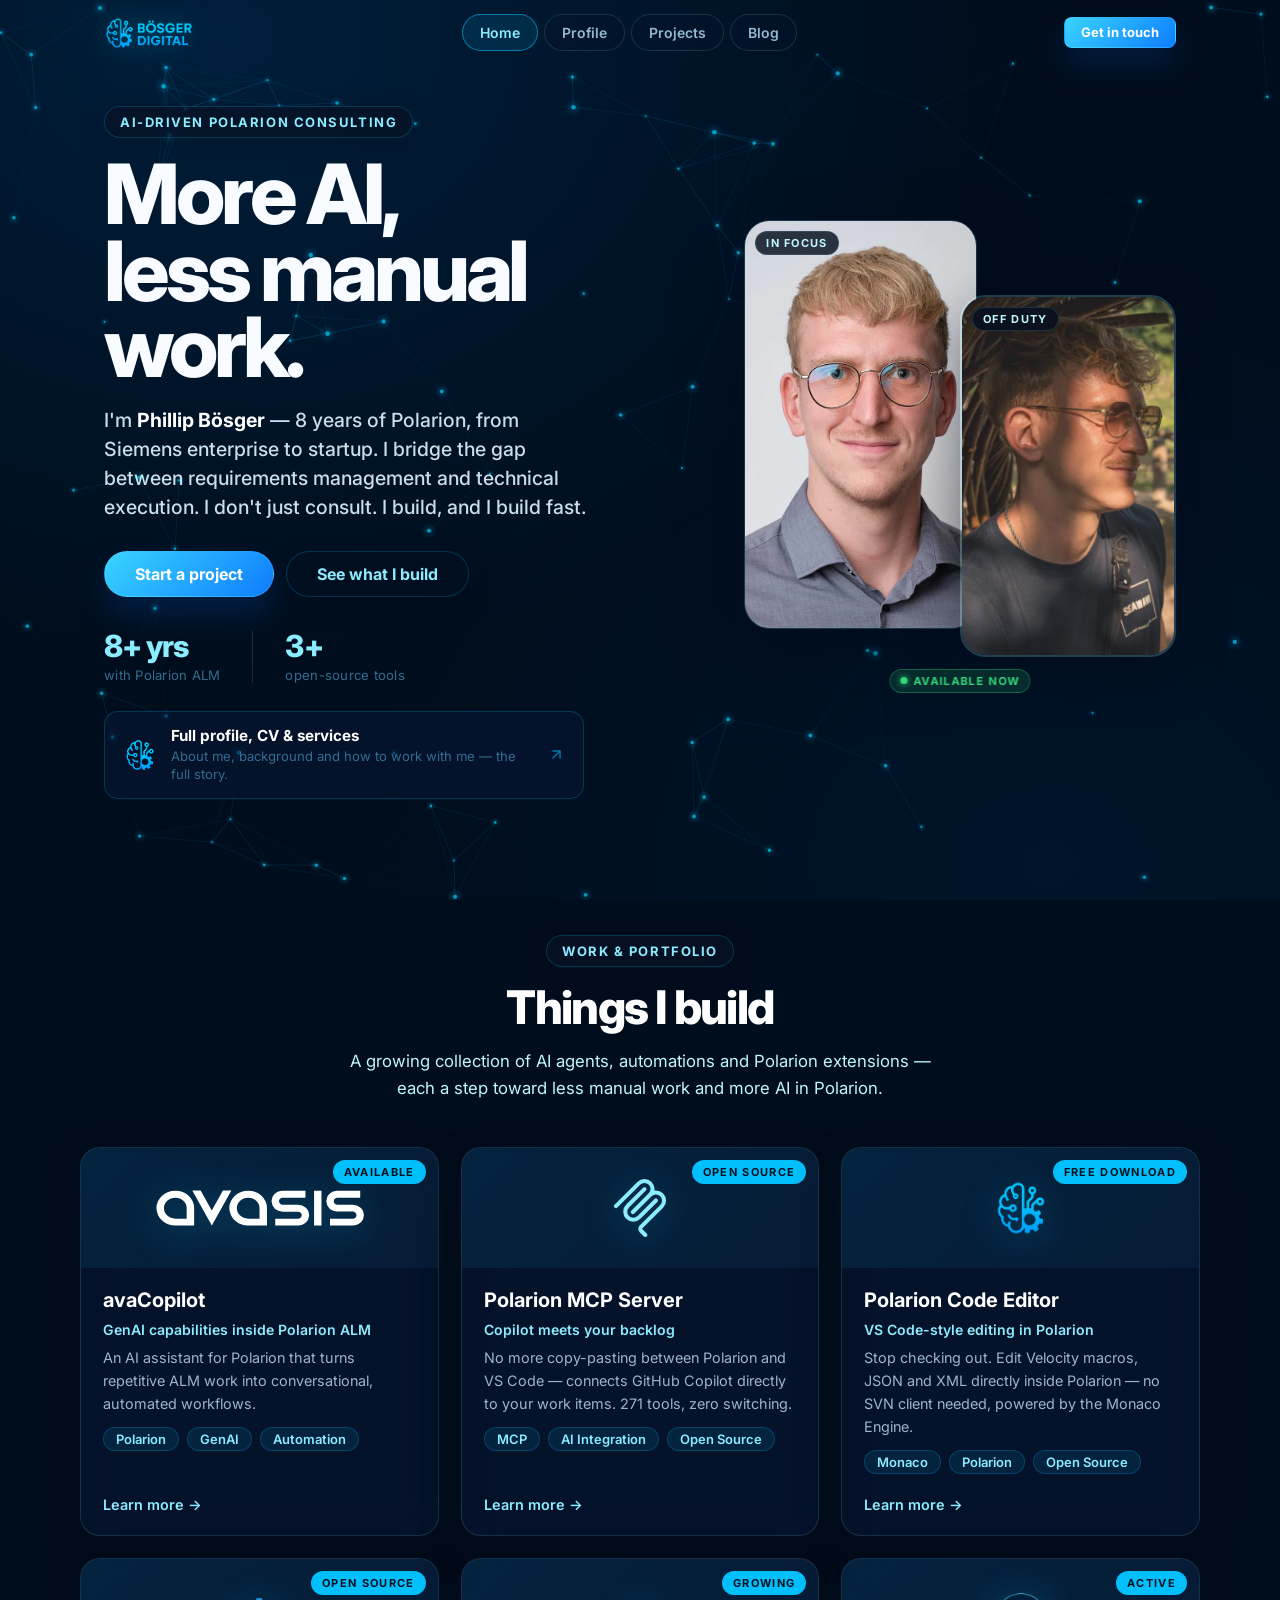
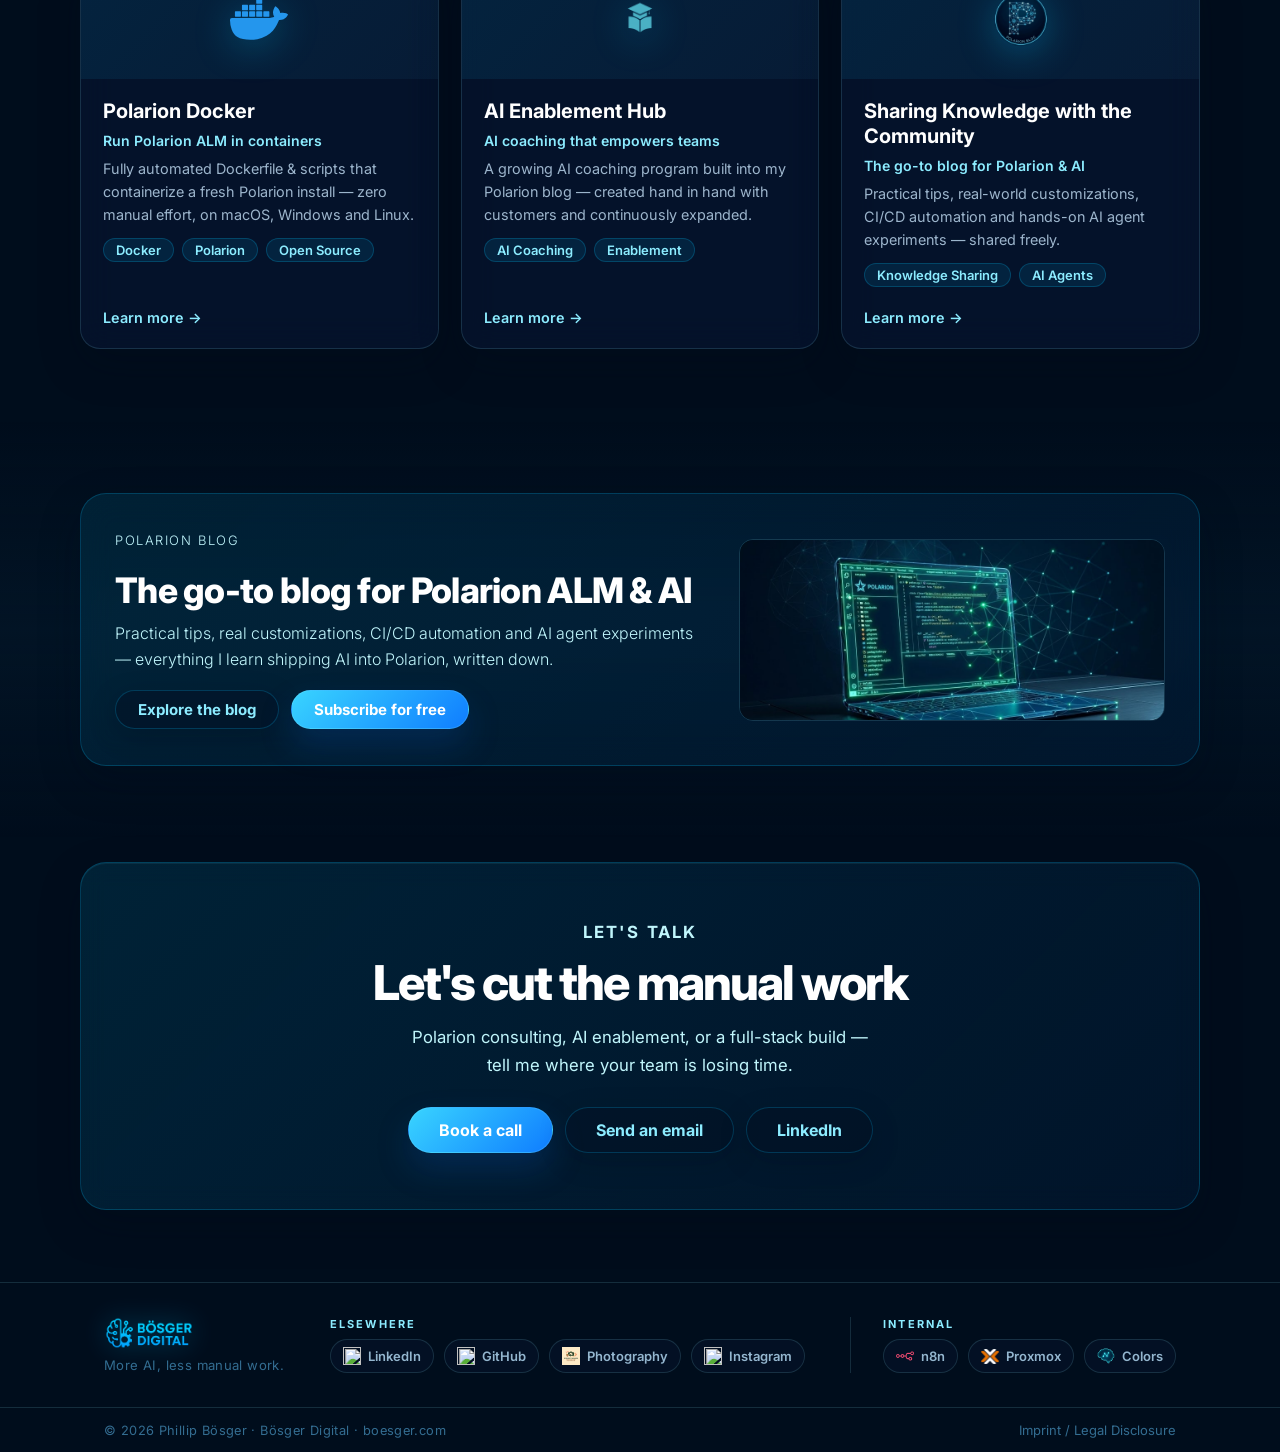
==== commit d7c15cb9: "Footer wrap fix, official Polarion ALM icon, internal imprint page - Footer: the single-row layout o" ====
--- a/index.html
+++ b/index.html
@@ -30,7 +30,7 @@
       href="https://fonts.googleapis.com/css2?family=Inter:wght@400;500;600;700;800&family=Fira+Code:wght@400;500;600&display=swap"
       rel="stylesheet"
     />
-    <link href="assets/css/style.css?v=20260719c" rel="stylesheet" />
+    <link href="assets/css/style.css?v=20260719d" rel="stylesheet" />
   </head>
   <body>
     <canvas id="network-canvas"></canvas>
@@ -428,11 +428,7 @@
             <p class="footer-copy">
               © <span class="footer-year"></span> Phillip Bösger · Bösger Digital · boesger.com
             </p>
-            <a
-              href="https://digital.boesger.com/imprint/"
-              target="_blank"
-              rel="noopener"
-              class="footer-legal-link"
+            <a href="imprint.html" class="footer-legal-link"
               >Imprint / Legal Disclosure</a
             >
           </div>
@@ -440,8 +436,8 @@
       </footer>
     </div>
 
-    <script src="assets/js/network.js?v=20260719c"></script>
-    <script src="assets/js/site.js?v=20260719c"></script>
+    <script src="assets/js/network.js?v=20260719d"></script>
+    <script src="assets/js/site.js?v=20260719d"></script>
     <script>
       document.querySelectorAll(".footer-year").forEach(function (el) {
         el.textContent = new Date().getFullYear();
--- a/assets/css/style.css
+++ b/assets/css/style.css
@@ -2060,27 +2060,26 @@
 /* ── Footer (3-column: brand / elsewhere / internal) ─────────────────────── */
 .site-footer-main.footer-columns {
   align-items: flex-start;
-  gap: 24px 48px;
+  gap: 24px 32px;
 }
 .footer-col {
   display: flex;
   flex-direction: column;
   gap: 8px;
 }
-@media (min-width: 901px) {
+@media (min-width: 1121px) {
   .site-footer-main.footer-columns {
     flex-wrap: nowrap;
   }
-  .footer-columns .footer-col:first-child {
+  .footer-columns .footer-col {
     flex-shrink: 0;
   }
   .footer-col.align-end {
-    flex-shrink: 0;
     border-left: 1px solid var(--border-subtle);
-    padding-left: 40px;
+    padding-left: 32px;
   }
 }
-@media (max-width: 900px) {
+@media (max-width: 1120px) {
   .site-footer-main.footer-columns {
     flex-direction: column;
     align-items: flex-start;
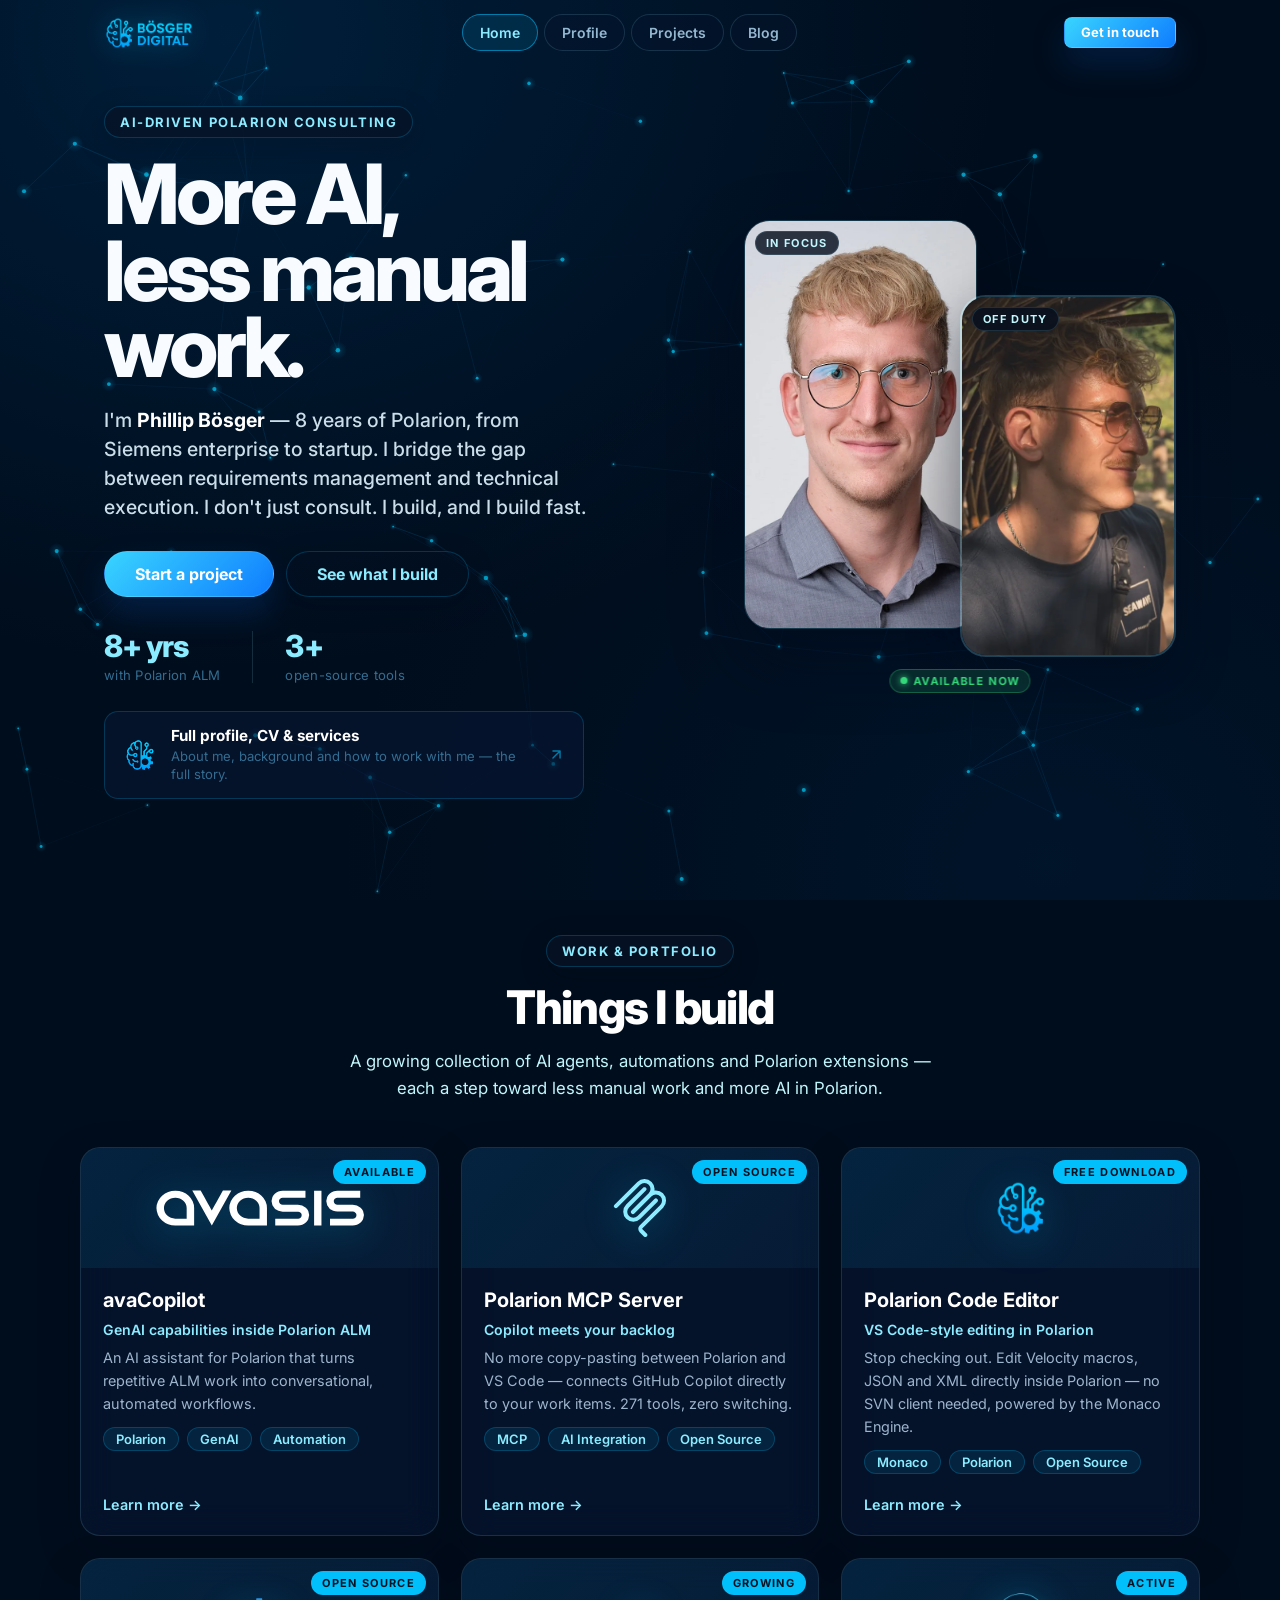
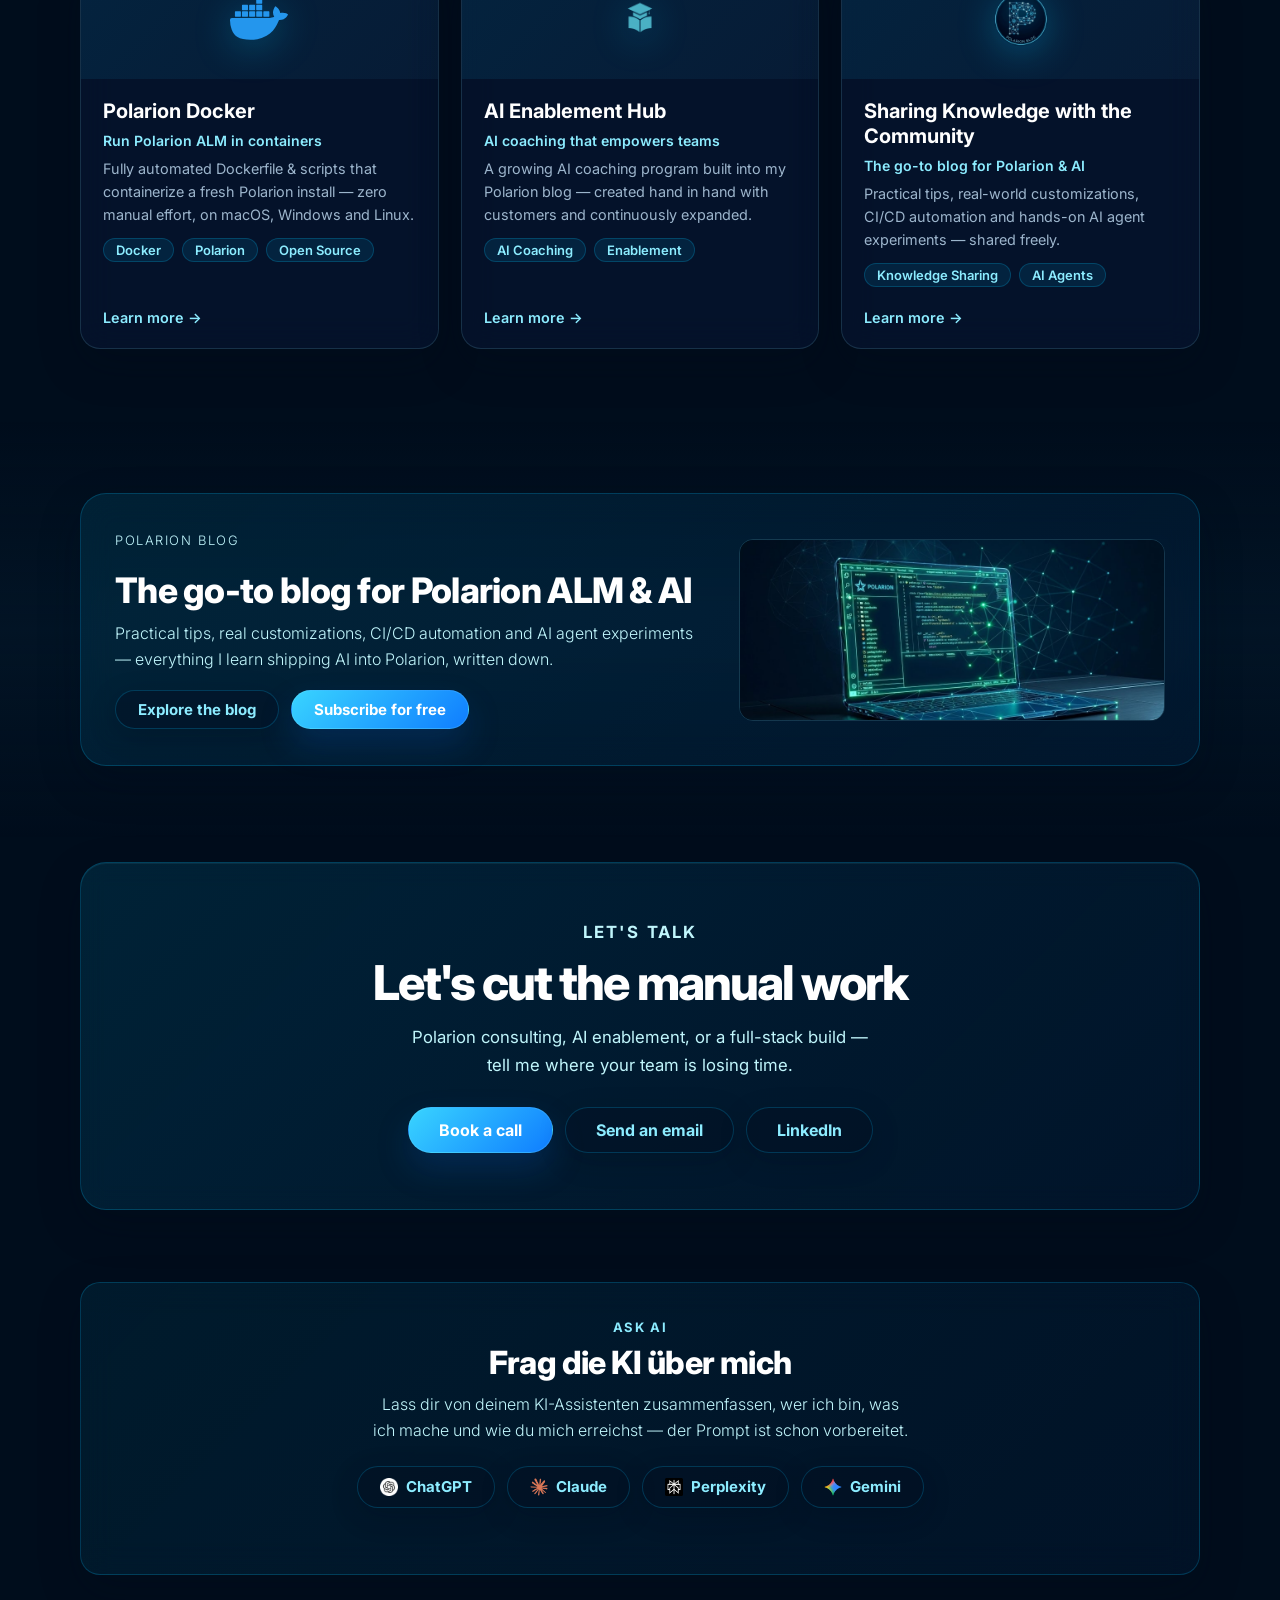
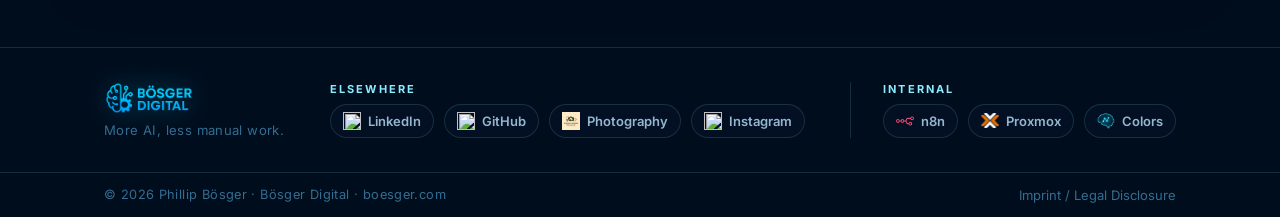
==== commit 2d69107a: "Full-width imprint and an "Ask AI about me" band on every page - imprint.html no longer caps its con" ====
--- a/index.html
+++ b/index.html
@@ -30,7 +30,7 @@
       href="https://fonts.googleapis.com/css2?family=Inter:wght@400;500;600;700;800&family=Fira+Code:wght@400;500;600&display=swap"
       rel="stylesheet"
     />
-    <link href="assets/css/style.css?v=20260719d" rel="stylesheet" />
+    <link href="assets/css/style.css?v=20260719e" rel="stylesheet" />
   </head>
   <body>
     <canvas id="network-canvas"></canvas>
@@ -384,6 +384,32 @@
             </div>
           </div>
         </section>
+
+        <!-- Ask AI -->
+        <section class="section ask-ai-section">
+          <div class="section-inner">
+            <div class="ask-ai-band" data-reveal>
+              <p class="glass-panel-label">Ask AI</p>
+              <h2>Frag die KI über mich</h2>
+              <p class="ask-ai-desc">
+                Lass dir von deinem KI-Assistenten zusammenfassen, wer ich bin,
+                was ich mache und wie du mich erreichst — der Prompt ist schon
+                vorbereitet.
+              </p>
+              <div class="ask-ai-buttons">
+                <a href="https://chatgpt.com/?q=Erz%C3%A4hl%20mir%20etwas%20%C3%BCber%20Phillip%20B%C3%B6sger%20basierend%20auf%20https%3A%2F%2Fboesger.com.%20Fasse%20zusammen%2C%20wer%20die%20Person%20ist%2C%20was%20sie%20macht%20und%20wie%20man%20sie%20erreicht." target="_blank" rel="noopener" class="btn btn-secondary btn-md">
+                  <img src="assets/images/ai-chatgpt.png" alt="" />ChatGPT</a>
+                <a href="https://claude.ai/new?q=Erz%C3%A4hl%20mir%20etwas%20%C3%BCber%20Phillip%20B%C3%B6sger%20basierend%20auf%20https%3A%2F%2Fboesger.com.%20Fasse%20zusammen%2C%20wer%20die%20Person%20ist%2C%20was%20sie%20macht%20und%20wie%20man%20sie%20erreicht." target="_blank" rel="noopener" class="btn btn-secondary btn-md">
+                  <img src="assets/images/ai-claude.png" alt="" />Claude</a>
+                <a href="https://www.perplexity.ai/search?q=Erz%C3%A4hl%20mir%20etwas%20%C3%BCber%20Phillip%20B%C3%B6sger%20basierend%20auf%20https%3A%2F%2Fboesger.com.%20Fasse%20zusammen%2C%20wer%20die%20Person%20ist%2C%20was%20sie%20macht%20und%20wie%20man%20sie%20erreicht." target="_blank" rel="noopener" class="btn btn-secondary btn-md">
+                  <img src="assets/images/ai-perplexity.png" alt="" />Perplexity</a>
+                <button type="button" class="btn btn-secondary btn-md" data-ai-gemini data-ai-prompt="Erzähl mir etwas über Phillip Bösger basierend auf https://boesger.com. Fasse zusammen, wer die Person ist, was sie macht und wie man sie erreicht.">
+                  <img src="assets/images/ai-gemini.png" alt="" />Gemini</button>
+              </div>
+              <p class="ask-ai-hint" role="status" aria-live="polite">Prompt kopiert – einfach einfügen</p>
+            </div>
+          </div>
+        </section>
       </main>
 
       <footer class="site-footer">
@@ -436,8 +462,8 @@
       </footer>
     </div>
 
-    <script src="assets/js/network.js?v=20260719d"></script>
-    <script src="assets/js/site.js?v=20260719d"></script>
+    <script src="assets/js/network.js?v=20260719e"></script>
+    <script src="assets/js/site.js?v=20260719e"></script>
     <script>
       document.querySelectorAll(".footer-year").forEach(function (el) {
         el.textContent = new Date().getFullYear();
--- a/assets/css/style.css
+++ b/assets/css/style.css
@@ -2055,6 +2055,60 @@
   font-size: 14px;
   line-height: 1.5;
   font-weight: 300;
+}
+
+/* ── Ask-AI band ("Frag die KI über mich") ───────────────────────────────── */
+.ask-ai-section {
+  padding-top: 0;
+}
+.ask-ai-band {
+  text-align: center;
+  padding: 36px 32px;
+  border-radius: var(--radius-lg);
+  background: linear-gradient(
+    135deg,
+    rgba(1, 191, 251, 0.08),
+    rgba(15, 125, 255, 0.05)
+  );
+  border: 1px solid var(--border-default);
+  box-shadow: var(--shadow-lg);
+  backdrop-filter: blur(var(--blur-lg));
+}
+.ask-ai-band h2 {
+  margin: 0 0 10px;
+  color: #fff;
+  font-size: clamp(1.5rem, 3.5vw, 2rem);
+  font-weight: 800;
+  letter-spacing: -0.02em;
+}
+.ask-ai-desc {
+  margin: 0 auto 22px;
+  max-width: 540px;
+  color: var(--text-body);
+  line-height: 1.6;
+  font-weight: 300;
+}
+.ask-ai-buttons {
+  display: flex;
+  gap: 12px;
+  justify-content: center;
+  flex-wrap: wrap;
+}
+.ask-ai-buttons .btn img {
+  width: 18px;
+  height: 18px;
+  object-fit: contain;
+}
+.ask-ai-hint {
+  margin: 14px 0 0;
+  color: var(--success);
+  font-size: 13px;
+  font-weight: 600;
+  opacity: 0;
+  transition: opacity var(--dur-slow) var(--ease-standard);
+}
+.ask-ai-hint.is-visible {
+  opacity: 1;
 }
 
 /* ── Footer (3-column: brand / elsewhere / internal) ─────────────────────── */
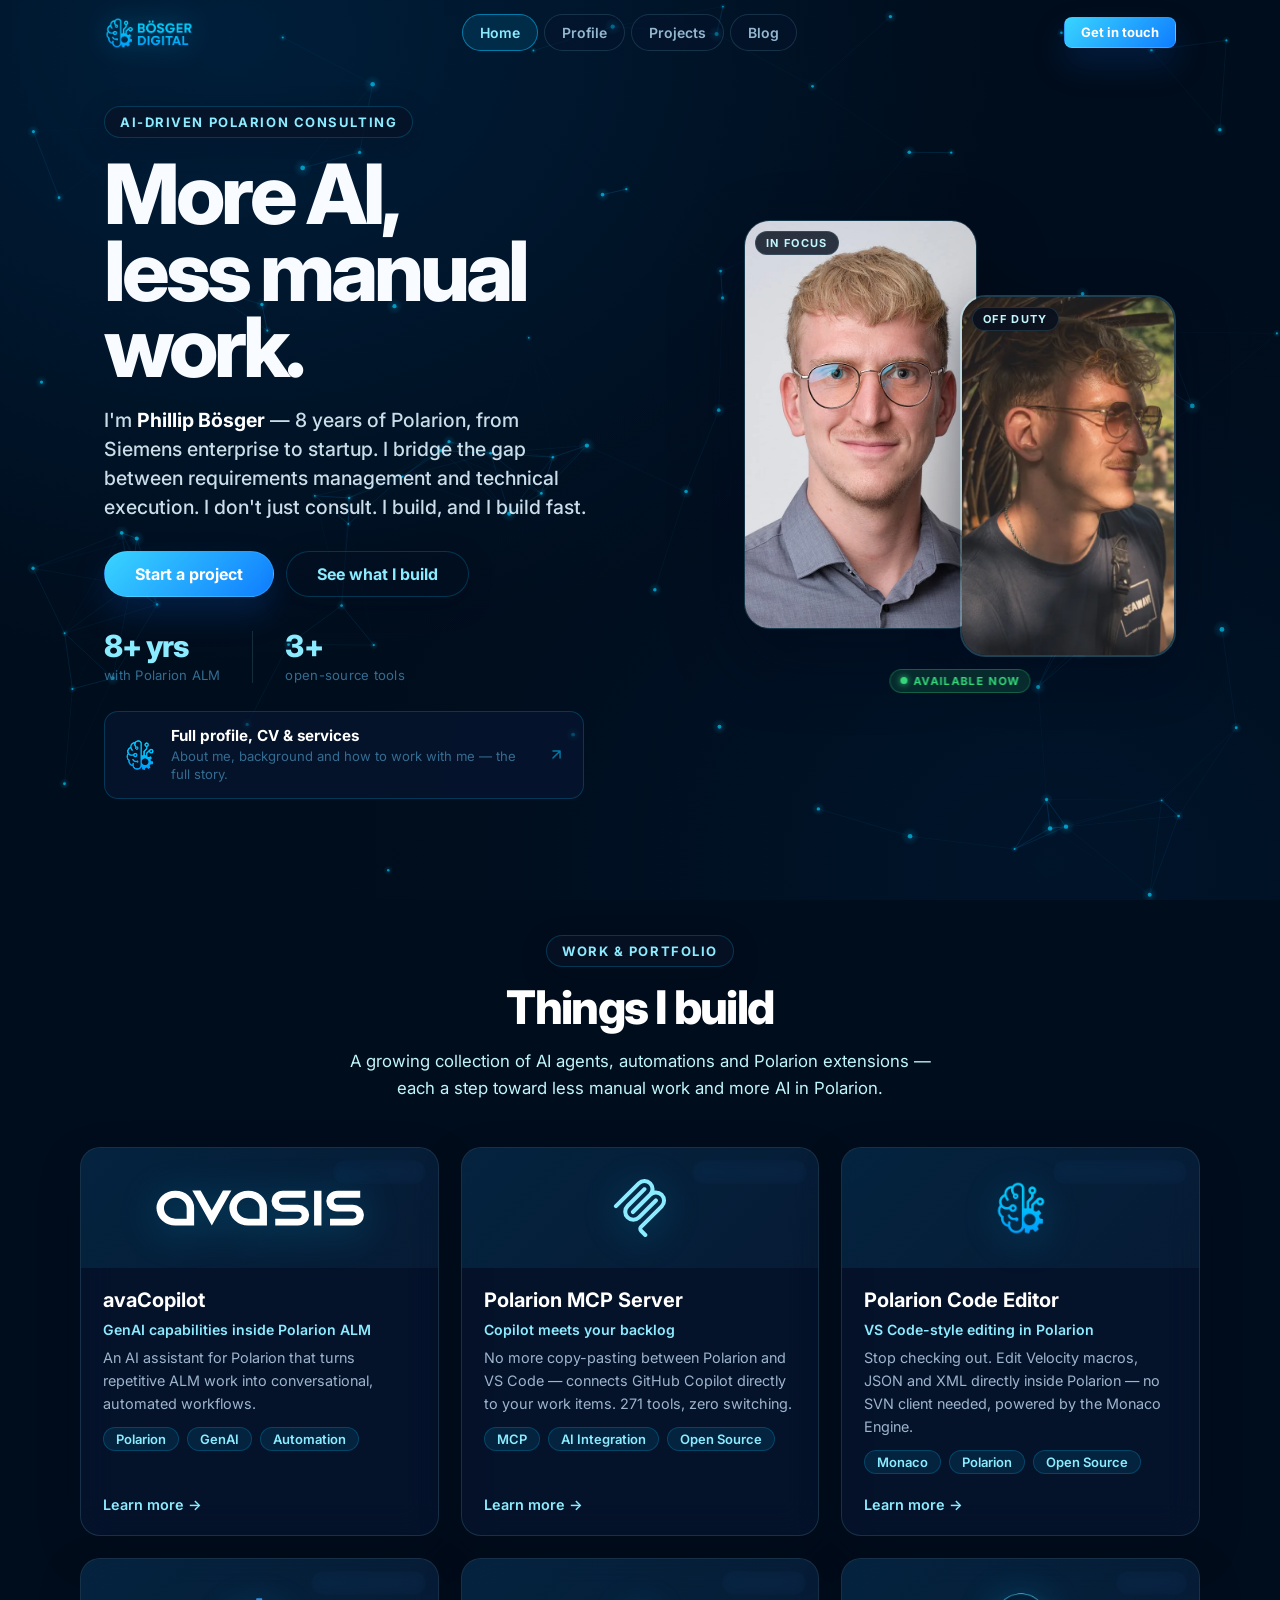
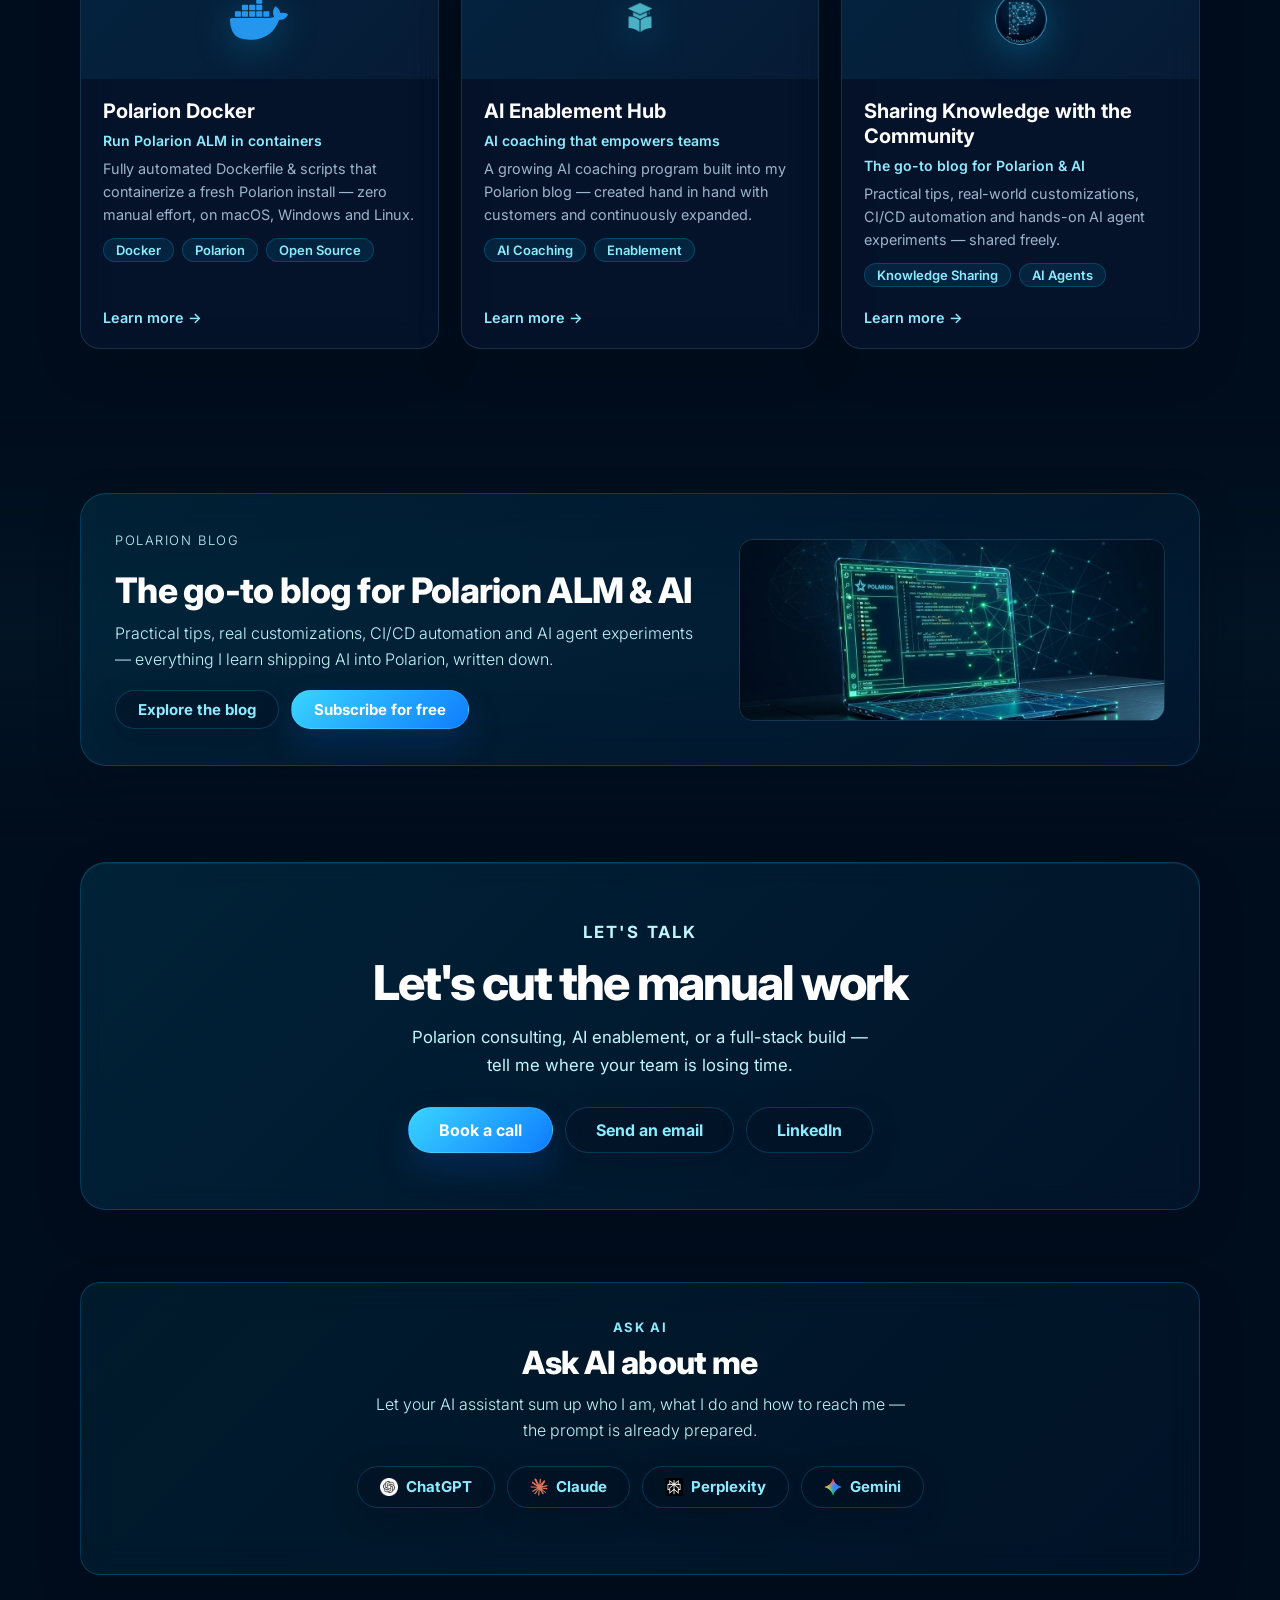
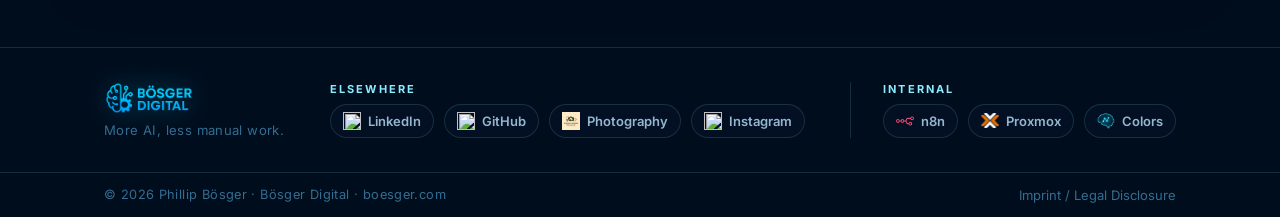
==== commit 629e7935: "Switch the Ask-AI band to English The band's copy, hint and prompt are now English, matching the res" ====
--- a/index.html
+++ b/index.html
@@ -390,23 +390,22 @@
           <div class="section-inner">
             <div class="ask-ai-band" data-reveal>
               <p class="glass-panel-label">Ask AI</p>
-              <h2>Frag die KI über mich</h2>
+              <h2>Ask AI about me</h2>
               <p class="ask-ai-desc">
-                Lass dir von deinem KI-Assistenten zusammenfassen, wer ich bin,
-                was ich mache und wie du mich erreichst — der Prompt ist schon
-                vorbereitet.
+                Let your AI assistant sum up who I am, what I do and how to
+                reach me — the prompt is already prepared.
               </p>
               <div class="ask-ai-buttons">
-                <a href="https://chatgpt.com/?q=Erz%C3%A4hl%20mir%20etwas%20%C3%BCber%20Phillip%20B%C3%B6sger%20basierend%20auf%20https%3A%2F%2Fboesger.com.%20Fasse%20zusammen%2C%20wer%20die%20Person%20ist%2C%20was%20sie%20macht%20und%20wie%20man%20sie%20erreicht." target="_blank" rel="noopener" class="btn btn-secondary btn-md">
+                <a href="https://chatgpt.com/?q=Tell%20me%20something%20about%20Phillip%20B%C3%B6sger%20based%20on%20https%3A%2F%2Fboesger.com.%20Summarize%20who%20this%20person%20is%2C%20what%20they%20do%2C%20and%20how%20to%20reach%20them." target="_blank" rel="noopener" class="btn btn-secondary btn-md">
                   <img src="assets/images/ai-chatgpt.png" alt="" />ChatGPT</a>
-                <a href="https://claude.ai/new?q=Erz%C3%A4hl%20mir%20etwas%20%C3%BCber%20Phillip%20B%C3%B6sger%20basierend%20auf%20https%3A%2F%2Fboesger.com.%20Fasse%20zusammen%2C%20wer%20die%20Person%20ist%2C%20was%20sie%20macht%20und%20wie%20man%20sie%20erreicht." target="_blank" rel="noopener" class="btn btn-secondary btn-md">
+                <a href="https://claude.ai/new?q=Tell%20me%20something%20about%20Phillip%20B%C3%B6sger%20based%20on%20https%3A%2F%2Fboesger.com.%20Summarize%20who%20this%20person%20is%2C%20what%20they%20do%2C%20and%20how%20to%20reach%20them." target="_blank" rel="noopener" class="btn btn-secondary btn-md">
                   <img src="assets/images/ai-claude.png" alt="" />Claude</a>
-                <a href="https://www.perplexity.ai/search?q=Erz%C3%A4hl%20mir%20etwas%20%C3%BCber%20Phillip%20B%C3%B6sger%20basierend%20auf%20https%3A%2F%2Fboesger.com.%20Fasse%20zusammen%2C%20wer%20die%20Person%20ist%2C%20was%20sie%20macht%20und%20wie%20man%20sie%20erreicht." target="_blank" rel="noopener" class="btn btn-secondary btn-md">
+                <a href="https://www.perplexity.ai/search?q=Tell%20me%20something%20about%20Phillip%20B%C3%B6sger%20based%20on%20https%3A%2F%2Fboesger.com.%20Summarize%20who%20this%20person%20is%2C%20what%20they%20do%2C%20and%20how%20to%20reach%20them." target="_blank" rel="noopener" class="btn btn-secondary btn-md">
                   <img src="assets/images/ai-perplexity.png" alt="" />Perplexity</a>
-                <button type="button" class="btn btn-secondary btn-md" data-ai-gemini data-ai-prompt="Erzähl mir etwas über Phillip Bösger basierend auf https://boesger.com. Fasse zusammen, wer die Person ist, was sie macht und wie man sie erreicht.">
+                <button type="button" class="btn btn-secondary btn-md" data-ai-gemini data-ai-prompt="Tell me something about Phillip Bösger based on https://boesger.com. Summarize who this person is, what they do, and how to reach them.">
                   <img src="assets/images/ai-gemini.png" alt="" />Gemini</button>
               </div>
-              <p class="ask-ai-hint" role="status" aria-live="polite">Prompt kopiert – einfach einfügen</p>
+              <p class="ask-ai-hint" role="status" aria-live="polite">Prompt copied – just paste it</p>
             </div>
           </div>
         </section>
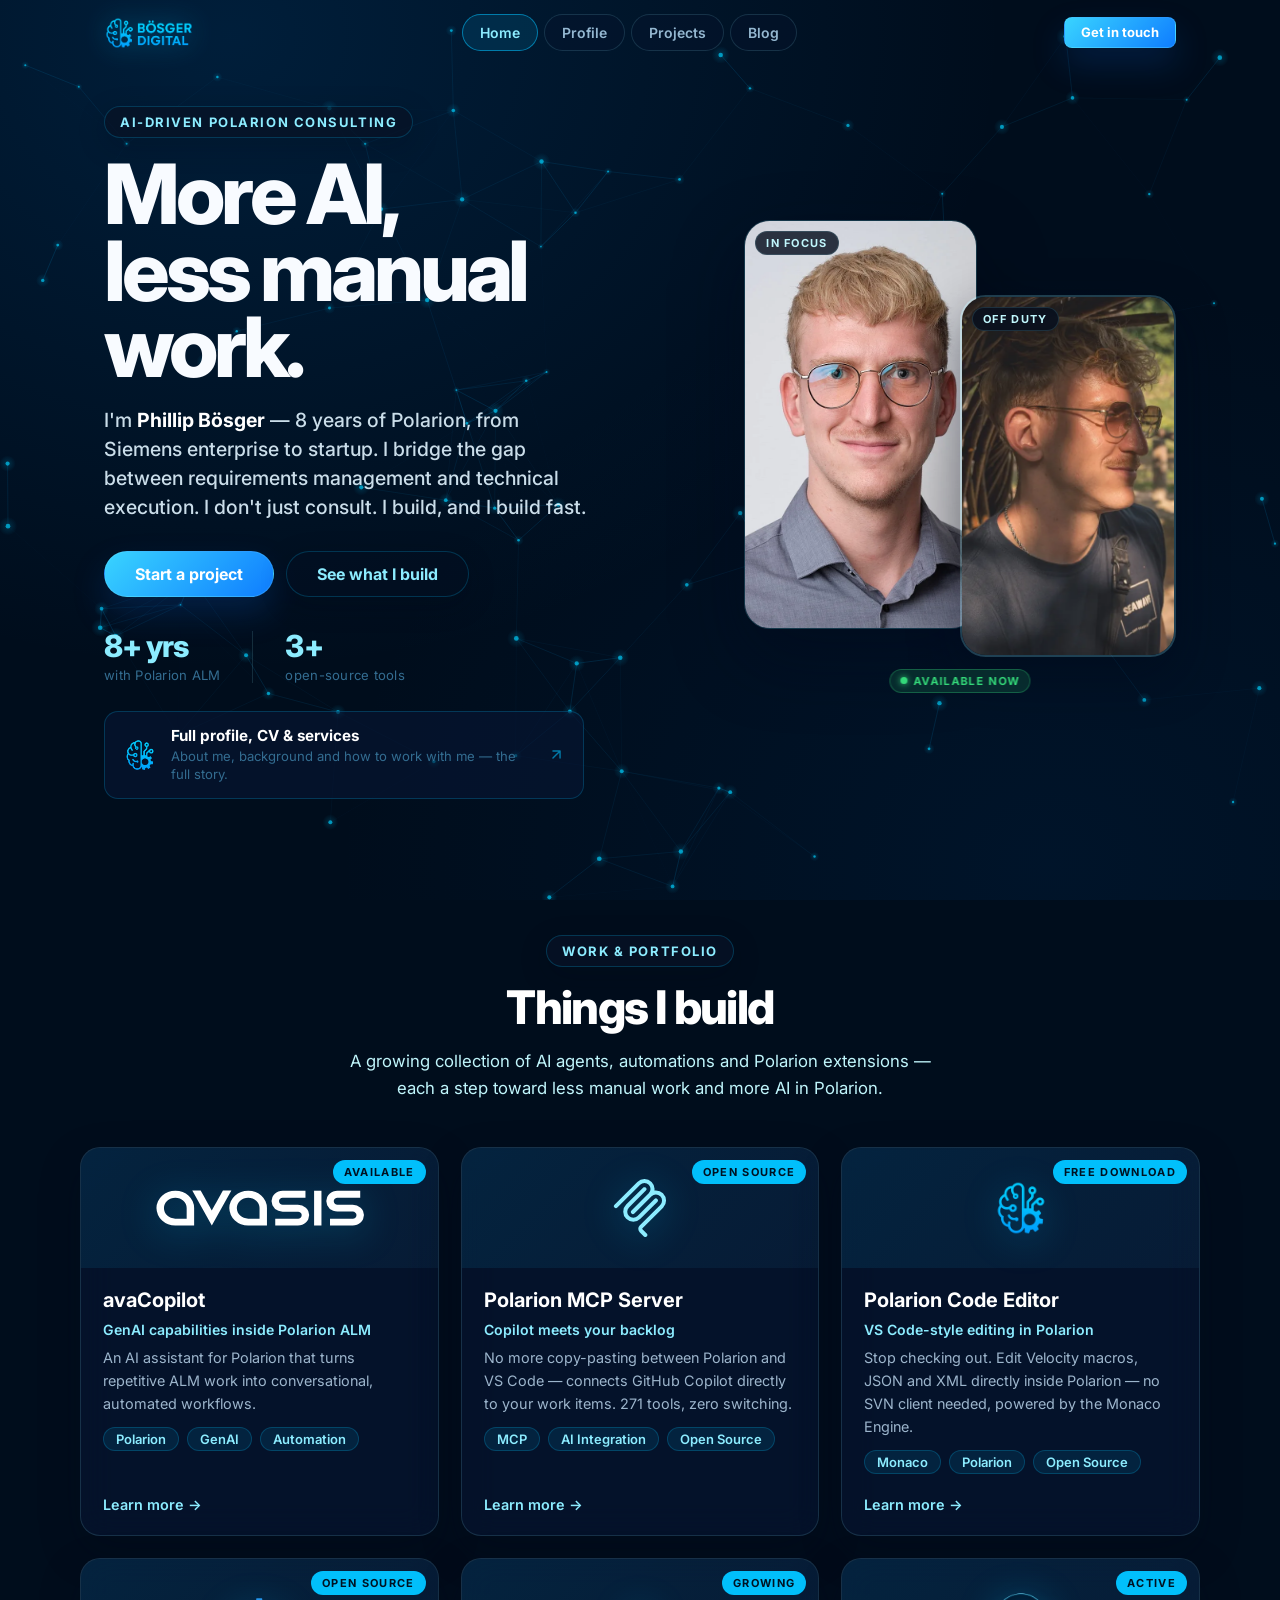
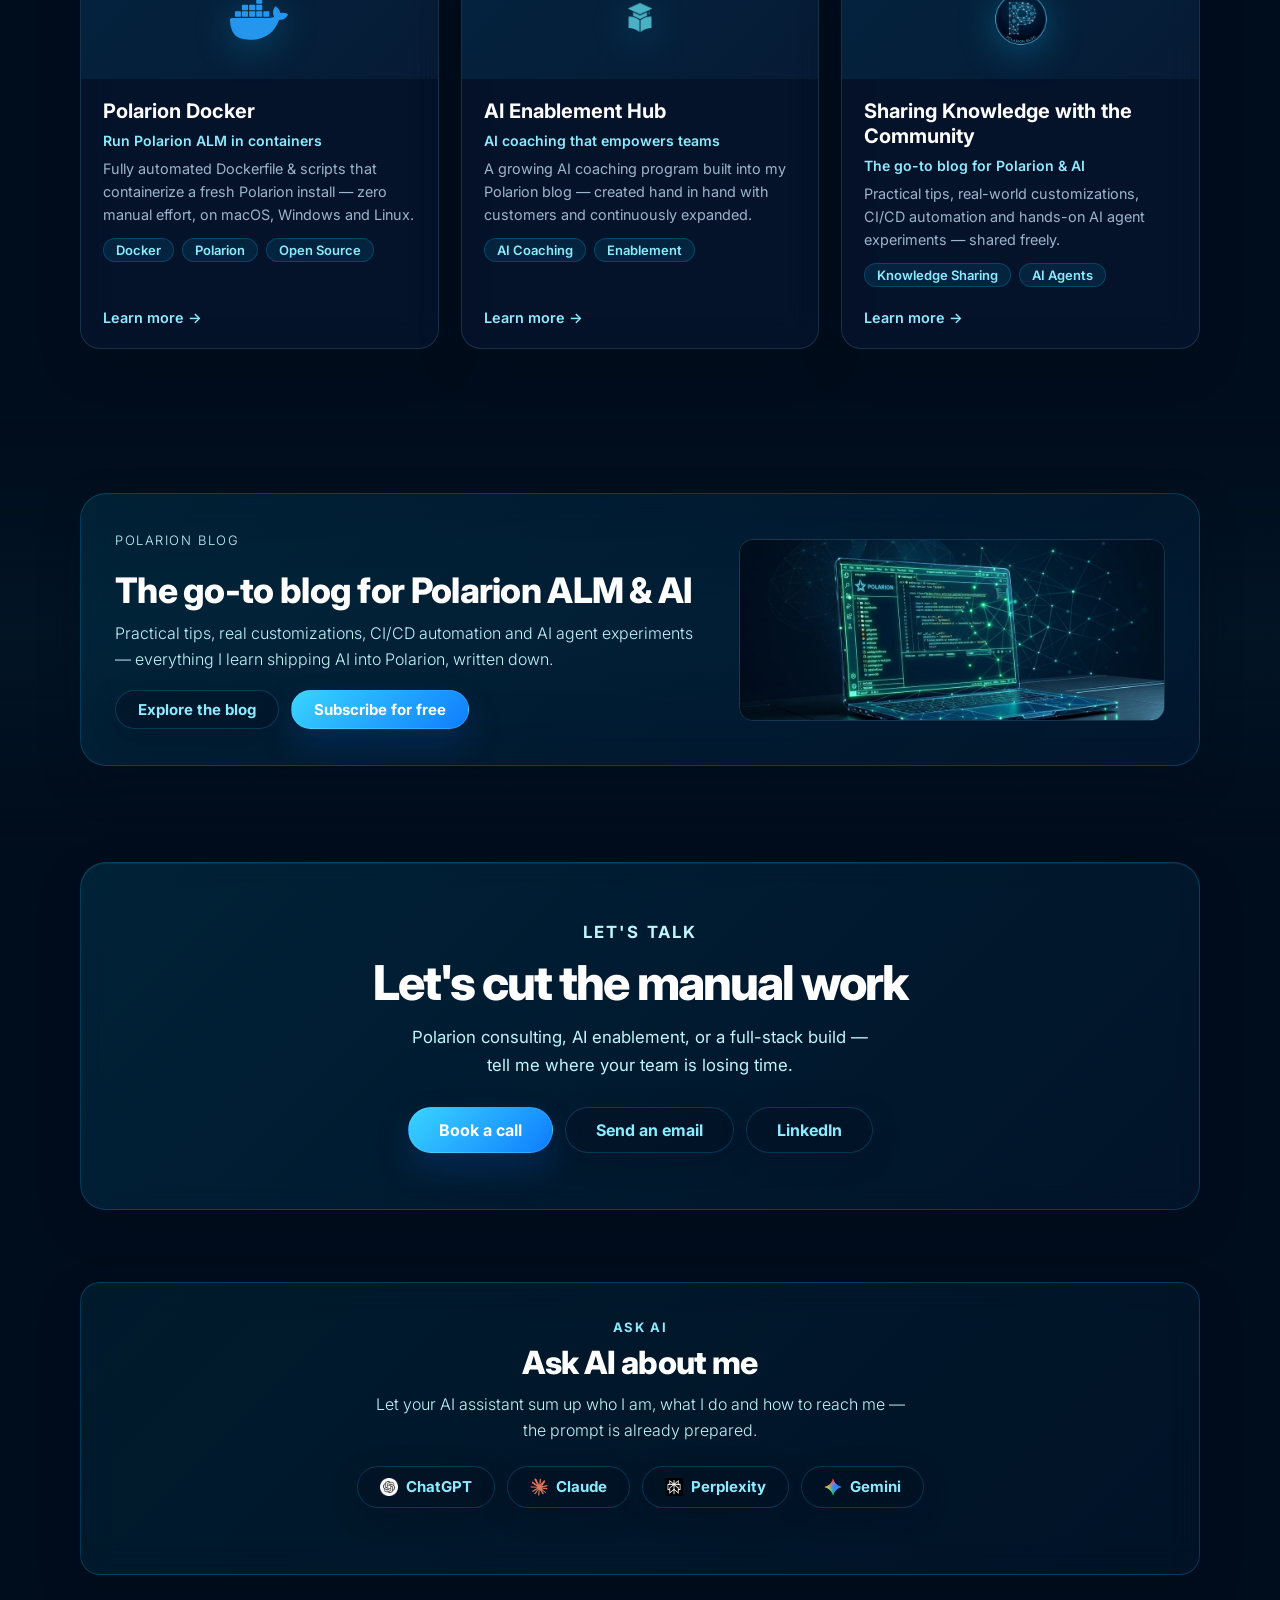
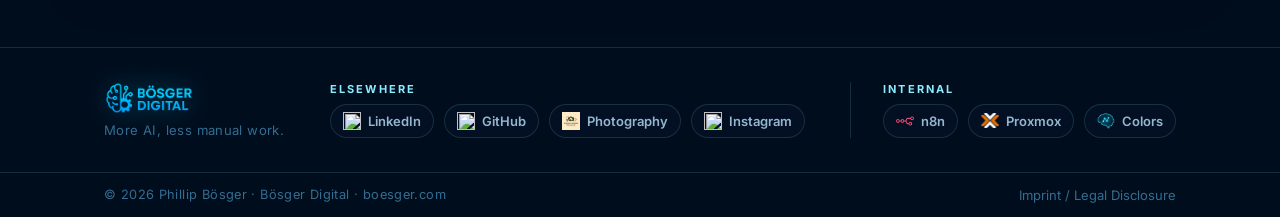
==== commit 58d11dc9: "Fix Gemini button: copy the prompt synchronously before opening the tab The Gemini handler fired nav" ====
--- a/index.html
+++ b/index.html
@@ -30,7 +30,7 @@
       href="https://fonts.googleapis.com/css2?family=Inter:wght@400;500;600;700;800&family=Fira+Code:wght@400;500;600&display=swap"
       rel="stylesheet"
     />
-    <link href="assets/css/style.css?v=20260719e" rel="stylesheet" />
+    <link href="assets/css/style.css?v=20260719f" rel="stylesheet" />
   </head>
   <body>
     <canvas id="network-canvas"></canvas>
@@ -461,8 +461,8 @@
       </footer>
     </div>
 
-    <script src="assets/js/network.js?v=20260719e"></script>
-    <script src="assets/js/site.js?v=20260719e"></script>
+    <script src="assets/js/network.js?v=20260719f"></script>
+    <script src="assets/js/site.js?v=20260719f"></script>
     <script>
       document.querySelectorAll(".footer-year").forEach(function (el) {
         el.textContent = new Date().getFullYear();
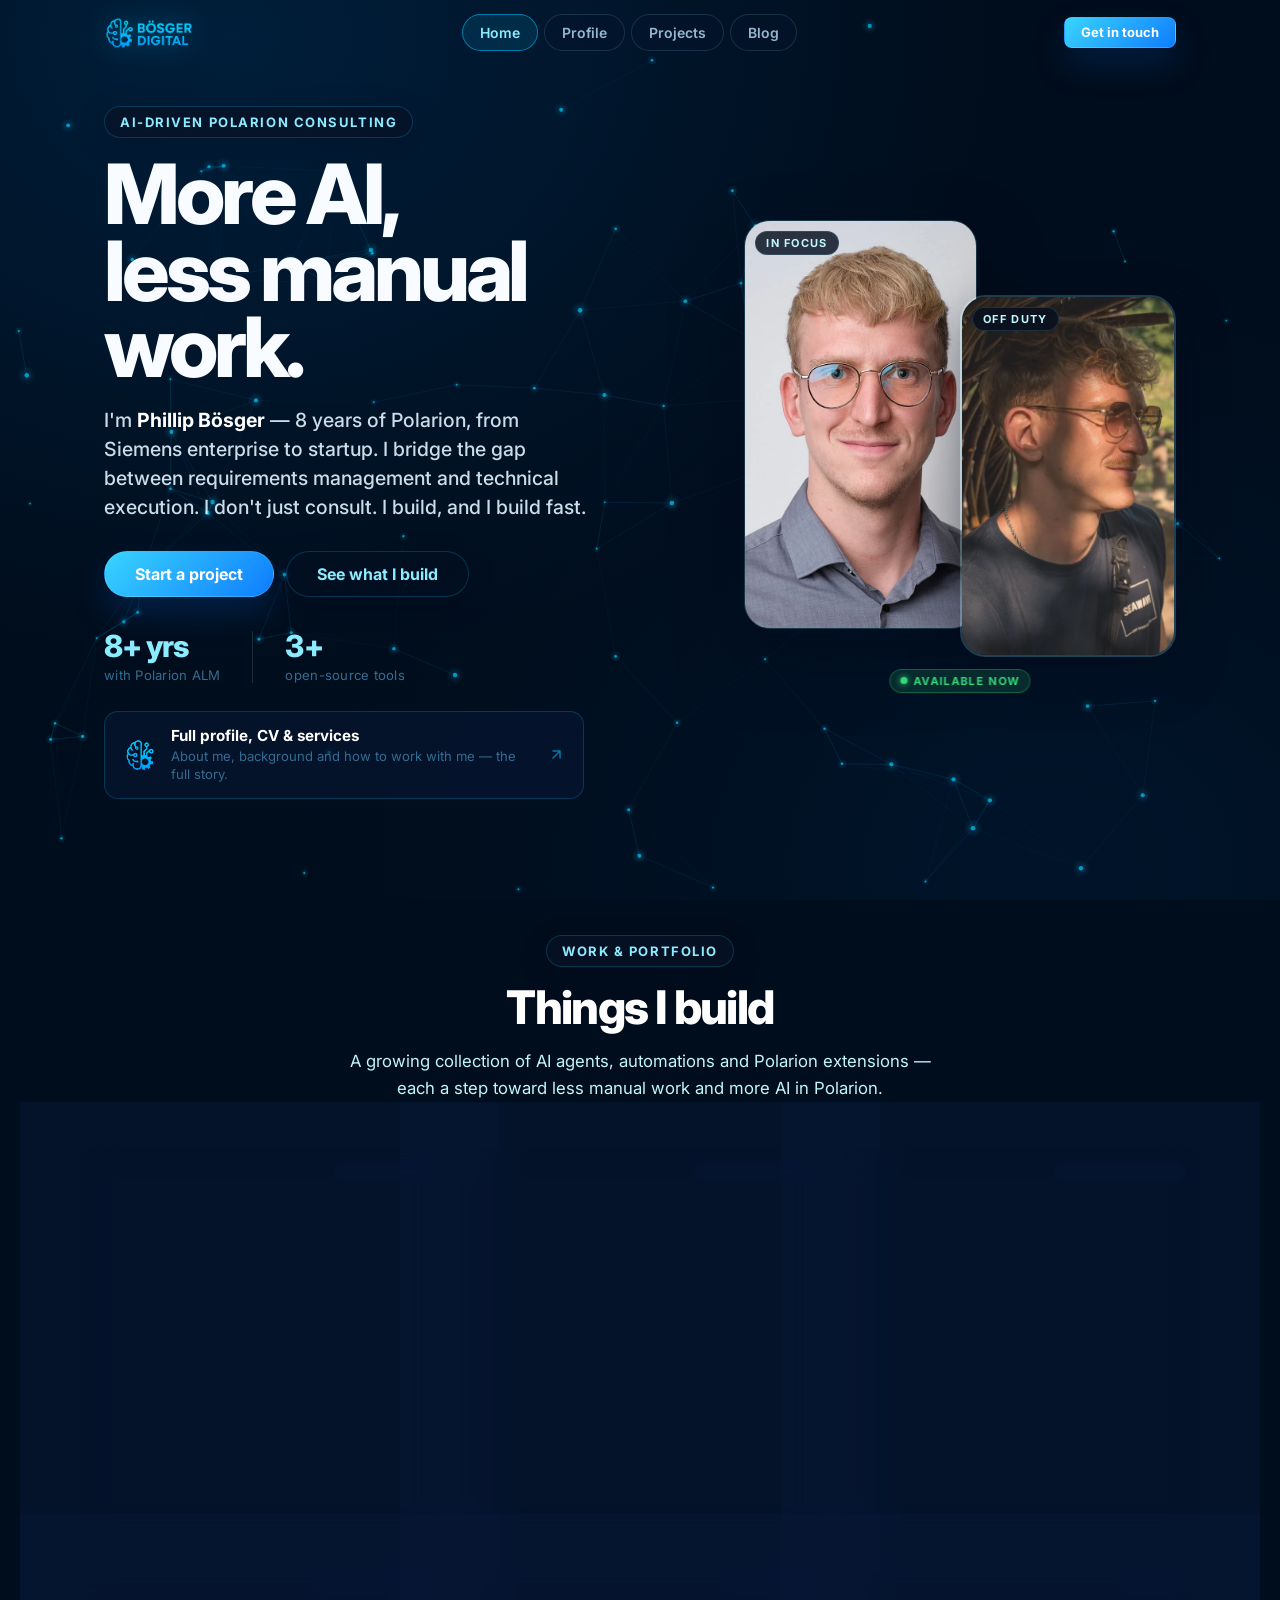
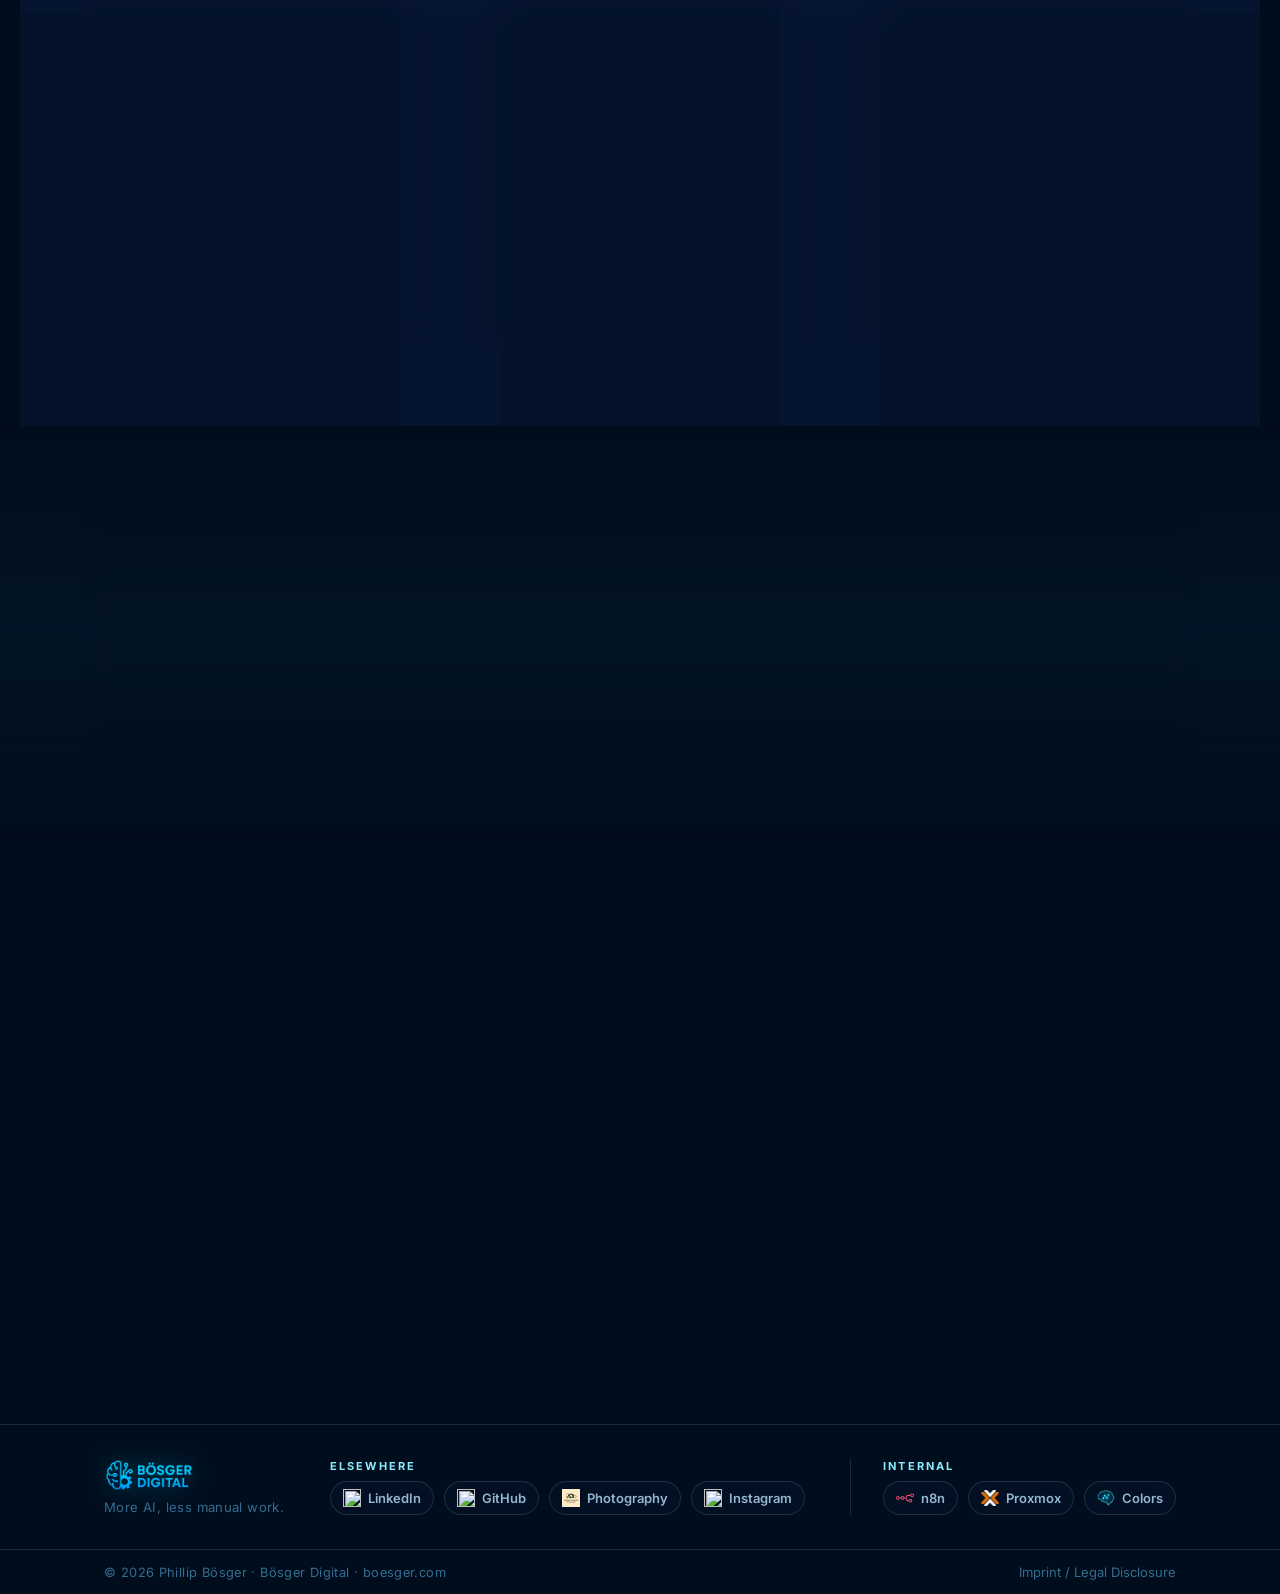
==== commit 1945606b: "Prefill Gemini via Google AI Mode and merge the Ask-AI block into CTA bands - The Gemini pill is now" ====
--- a/index.html
+++ b/index.html
@@ -30,7 +30,7 @@
       href="https://fonts.googleapis.com/css2?family=Inter:wght@400;500;600;700;800&family=Fira+Code:wght@400;500;600&display=swap"
       rel="stylesheet"
     />
-    <link href="assets/css/style.css?v=20260719f" rel="stylesheet" />
+    <link href="assets/css/style.css?v=20260719g" rel="stylesheet" />
   </head>
   <body>
     <canvas id="network-canvas"></canvas>
@@ -381,34 +381,23 @@
                   >LinkedIn</a
                 >
               </div>
+              <div class="ask-ai-inline">
+                <p class="ask-ai-inline-label">Or let an AI sum me up — the prompt is already prepared:</p>
+                <div class="ask-ai-buttons">
+                  <a href="https://chatgpt.com/?q=Tell%20me%20something%20about%20Phillip%20B%C3%B6sger%20based%20on%20https%3A%2F%2Fboesger.com.%20Summarize%20who%20this%20person%20is%2C%20what%20they%20do%2C%20and%20how%20to%20reach%20them." target="_blank" rel="noopener" class="ai-pill">
+                    <img src="assets/images/ai-chatgpt.png" alt="" />ChatGPT</a>
+                  <a href="https://claude.ai/new?q=Tell%20me%20something%20about%20Phillip%20B%C3%B6sger%20based%20on%20https%3A%2F%2Fboesger.com.%20Summarize%20who%20this%20person%20is%2C%20what%20they%20do%2C%20and%20how%20to%20reach%20them." target="_blank" rel="noopener" class="ai-pill">
+                    <img src="assets/images/ai-claude.png" alt="" />Claude</a>
+                  <a href="https://www.perplexity.ai/search?q=Tell%20me%20something%20about%20Phillip%20B%C3%B6sger%20based%20on%20https%3A%2F%2Fboesger.com.%20Summarize%20who%20this%20person%20is%2C%20what%20they%20do%2C%20and%20how%20to%20reach%20them." target="_blank" rel="noopener" class="ai-pill">
+                    <img src="assets/images/ai-perplexity.png" alt="" />Perplexity</a>
+                  <a href="https://www.google.com/search?udm=50&amp;q=Tell%20me%20something%20about%20Phillip%20B%C3%B6sger%20based%20on%20https%3A%2F%2Fboesger.com.%20Summarize%20who%20this%20person%20is%2C%20what%20they%20do%2C%20and%20how%20to%20reach%20them." target="_blank" rel="noopener" class="ai-pill">
+                    <img src="assets/images/ai-gemini.png" alt="" />Gemini</a>
+                </div>
+              </div>
             </div>
           </div>
         </section>
 
-        <!-- Ask AI -->
-        <section class="section ask-ai-section">
-          <div class="section-inner">
-            <div class="ask-ai-band" data-reveal>
-              <p class="glass-panel-label">Ask AI</p>
-              <h2>Ask AI about me</h2>
-              <p class="ask-ai-desc">
-                Let your AI assistant sum up who I am, what I do and how to
-                reach me — the prompt is already prepared.
-              </p>
-              <div class="ask-ai-buttons">
-                <a href="https://chatgpt.com/?q=Tell%20me%20something%20about%20Phillip%20B%C3%B6sger%20based%20on%20https%3A%2F%2Fboesger.com.%20Summarize%20who%20this%20person%20is%2C%20what%20they%20do%2C%20and%20how%20to%20reach%20them." target="_blank" rel="noopener" class="btn btn-secondary btn-md">
-                  <img src="assets/images/ai-chatgpt.png" alt="" />ChatGPT</a>
-                <a href="https://claude.ai/new?q=Tell%20me%20something%20about%20Phillip%20B%C3%B6sger%20based%20on%20https%3A%2F%2Fboesger.com.%20Summarize%20who%20this%20person%20is%2C%20what%20they%20do%2C%20and%20how%20to%20reach%20them." target="_blank" rel="noopener" class="btn btn-secondary btn-md">
-                  <img src="assets/images/ai-claude.png" alt="" />Claude</a>
-                <a href="https://www.perplexity.ai/search?q=Tell%20me%20something%20about%20Phillip%20B%C3%B6sger%20based%20on%20https%3A%2F%2Fboesger.com.%20Summarize%20who%20this%20person%20is%2C%20what%20they%20do%2C%20and%20how%20to%20reach%20them." target="_blank" rel="noopener" class="btn btn-secondary btn-md">
-                  <img src="assets/images/ai-perplexity.png" alt="" />Perplexity</a>
-                <button type="button" class="btn btn-secondary btn-md" data-ai-gemini data-ai-prompt="Tell me something about Phillip Bösger based on https://boesger.com. Summarize who this person is, what they do, and how to reach them.">
-                  <img src="assets/images/ai-gemini.png" alt="" />Gemini</button>
-              </div>
-              <p class="ask-ai-hint" role="status" aria-live="polite">Prompt copied – just paste it</p>
-            </div>
-          </div>
-        </section>
       </main>
 
       <footer class="site-footer">
@@ -461,8 +450,8 @@
       </footer>
     </div>
 
-    <script src="assets/js/network.js?v=20260719f"></script>
-    <script src="assets/js/site.js?v=20260719f"></script>
+    <script src="assets/js/network.js?v=20260719g"></script>
+    <script src="assets/js/site.js?v=20260719g"></script>
     <script>
       document.querySelectorAll(".footer-year").forEach(function (el) {
         el.textContent = new Date().getFullYear();
--- a/assets/css/style.css
+++ b/assets/css/style.css
@@ -2094,21 +2094,45 @@
   justify-content: center;
   flex-wrap: wrap;
 }
-.ask-ai-buttons .btn img {
-  width: 18px;
-  height: 18px;
+.ai-pill {
+  display: inline-flex;
+  align-items: center;
+  gap: 8px;
+  padding: 9px 17px;
+  border-radius: var(--radius-pill);
+  background: rgba(7, 20, 45, 0.5);
+  border: 1px solid var(--border-subtle);
+  color: rgba(180, 220, 245, 0.85);
+  font-family: var(--font-sans);
+  font-size: 14px;
+  font-weight: 600;
+  text-decoration: none;
+  white-space: nowrap;
+  cursor: pointer;
+  transition: background var(--dur-base), color var(--dur-base),
+    border-color var(--dur-base), transform var(--dur-base);
+}
+.ai-pill:hover {
+  background: rgba(15, 40, 80, 0.65);
+  border-color: var(--border-strong);
+  color: var(--accent-glow);
+  transform: translateY(var(--lift-sm));
+}
+.ai-pill img {
+  width: 17px;
+  height: 17px;
   object-fit: contain;
 }
-.ask-ai-hint {
-  margin: 14px 0 0;
-  color: var(--success);
-  font-size: 13px;
+.ask-ai-inline {
+  margin-top: 26px;
+  padding-top: 22px;
+  border-top: 1px solid var(--border-subtle);
+}
+.ask-ai-inline-label {
+  margin: 0 0 14px;
+  color: var(--text-muted);
+  font-size: 13.5px;
   font-weight: 600;
-  opacity: 0;
-  transition: opacity var(--dur-slow) var(--ease-standard);
-}
-.ask-ai-hint.is-visible {
-  opacity: 1;
 }
 
 /* ── Footer (3-column: brand / elsewhere / internal) ─────────────────────── */
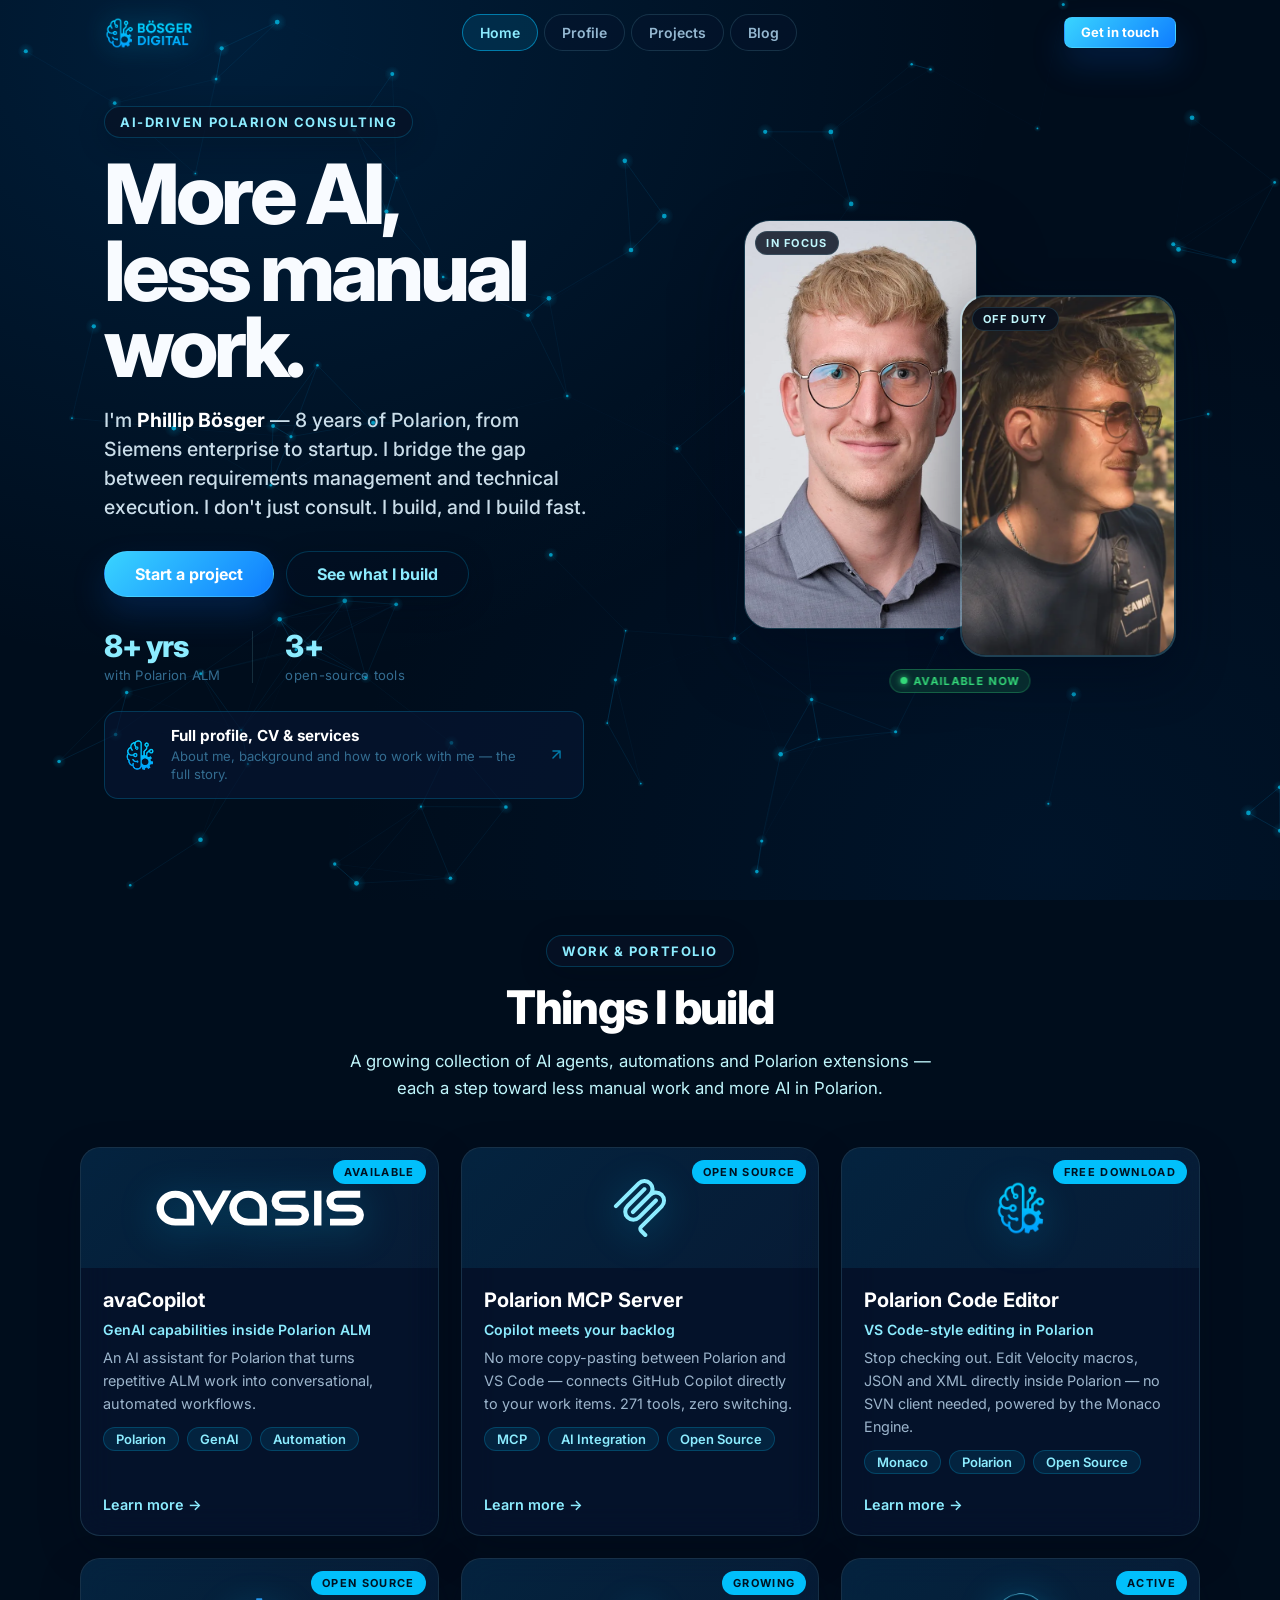
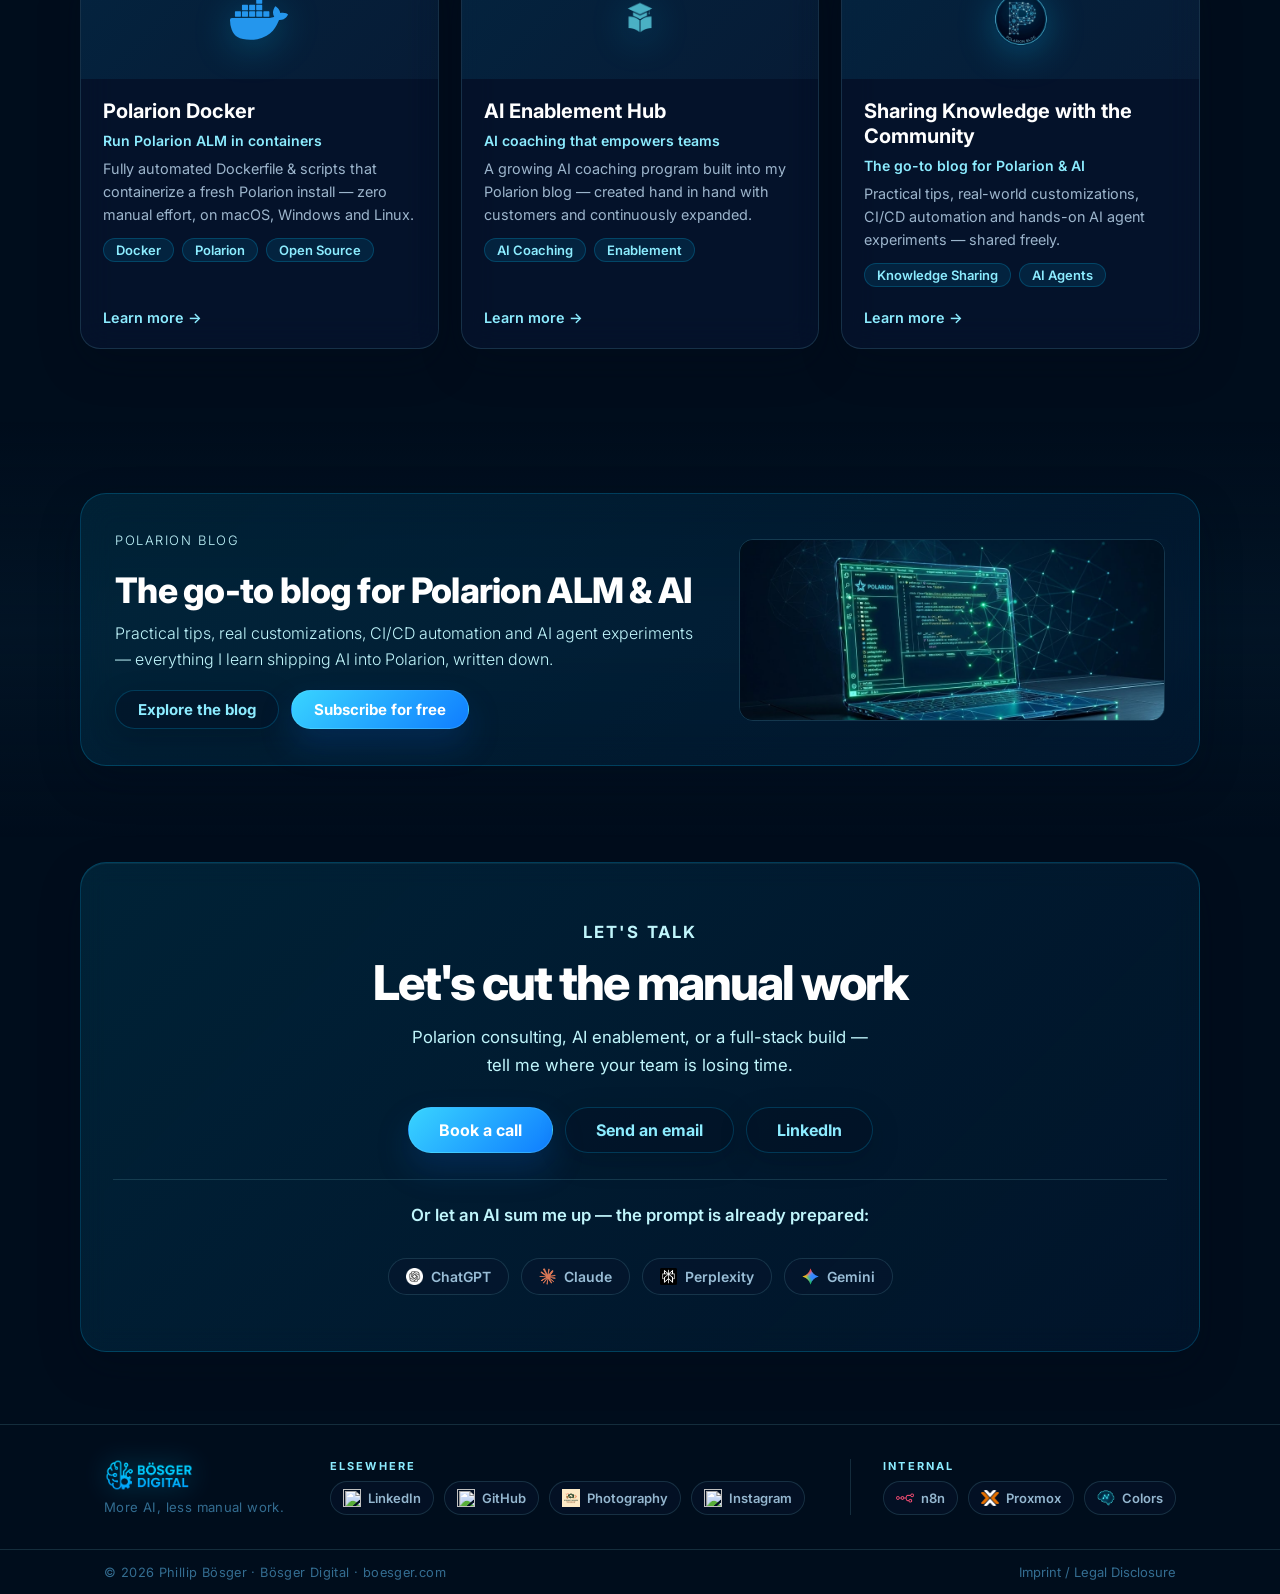
==== commit 67611d73: "Mirror the complete colors.boesger.com brand reference on colors.html The colors page was a teaser w" ====
--- a/index.html
+++ b/index.html
@@ -30,7 +30,7 @@
       href="https://fonts.googleapis.com/css2?family=Inter:wght@400;500;600;700;800&family=Fira+Code:wght@400;500;600&display=swap"
       rel="stylesheet"
     />
-    <link href="assets/css/style.css?v=20260719g" rel="stylesheet" />
+    <link href="assets/css/style.css?v=20260720a" rel="stylesheet" />
   </head>
   <body>
     <canvas id="network-canvas"></canvas>
@@ -450,8 +450,8 @@
       </footer>
     </div>
 
-    <script src="assets/js/network.js?v=20260719g"></script>
-    <script src="assets/js/site.js?v=20260719g"></script>
+    <script src="assets/js/network.js?v=20260720a"></script>
+    <script src="assets/js/site.js?v=20260720a"></script>
     <script>
       document.querySelectorAll(".footer-year").forEach(function (el) {
         el.textContent = new Date().getFullYear();
--- a/assets/css/style.css
+++ b/assets/css/style.css
@@ -1898,12 +1898,32 @@
 /* ── Colors page ─────────────────────────────────────────────────────────── */
 .swatch-grid {
   display: grid;
-  grid-template-columns: repeat(auto-fit, minmax(150px, 1fr));
+  grid-template-columns: repeat(auto-fit, minmax(190px, 1fr));
   gap: 16px;
   margin-bottom: 32px;
 }
 .swatch-card {
   padding: 12px;
+  position: relative;
+  cursor: pointer;
+  transition: transform var(--dur-base), border-color var(--dur-base);
+}
+.swatch-card:hover {
+  transform: translateY(var(--lift-sm));
+  border-color: var(--border-strong);
+}
+.swatch-card.is-copied::after {
+  content: "Copied ✓";
+  position: absolute;
+  top: 20px;
+  right: 20px;
+  padding: 3px 10px;
+  border-radius: var(--radius-pill);
+  background: rgba(52, 216, 122, 0.16);
+  border: 1px solid rgba(52, 216, 122, 0.35);
+  color: var(--success);
+  font-size: 11px;
+  font-weight: 700;
 }
 .swatch-box {
   height: 64px;
@@ -1917,12 +1937,24 @@
   font-size: 14px;
   font-weight: 700;
 }
+.swatch-purpose {
+  margin: 0 4px 6px;
+  color: rgba(195, 222, 245, 0.7);
+  font-size: 12px;
+  line-height: 1.4;
+}
 .swatch-hex {
   margin: 0 4px;
-  color: var(--text-muted);
+  color: var(--accent-glow);
   font-size: 13px;
   font-family: var(--font-mono);
 }
+.swatch-rgb {
+  margin: 2px 4px 0;
+  color: var(--text-muted);
+  font-size: 12px;
+  font-family: var(--font-mono);
+}
 .swatch-label {
   margin: 0 0 14px;
   color: var(--accent-glow);
@@ -1930,6 +1962,116 @@
   font-weight: 700;
   letter-spacing: 0.2em;
   text-transform: uppercase;
+}
+
+/* Logo/icon variant tiles */
+.asset-grid {
+  display: grid;
+  grid-template-columns: repeat(auto-fit, minmax(170px, 1fr));
+  gap: 16px;
+  margin-bottom: 32px;
+}
+.asset-card {
+  overflow: hidden;
+  padding: 0;
+  display: flex;
+  flex-direction: column;
+  text-decoration: none;
+  transition: transform var(--dur-base), border-color var(--dur-base);
+}
+.asset-card:hover {
+  transform: translateY(var(--lift-sm));
+  border-color: var(--border-strong);
+}
+.asset-preview {
+  height: 120px;
+  display: flex;
+  align-items: center;
+  justify-content: center;
+  padding: 18px;
+}
+.asset-preview img {
+  max-height: 100%;
+  max-width: 70%;
+  object-fit: contain;
+}
+.asset-preview.dark-bg {
+  background: #000d1c;
+}
+.asset-preview.light-bg {
+  background: #f4f8fb;
+}
+.asset-preview.cyan-bg {
+  background: var(--accent);
+}
+.asset-footer {
+  display: flex;
+  align-items: center;
+  justify-content: space-between;
+  gap: 8px;
+  padding: 12px 14px;
+  border-top: 1px solid var(--border-subtle);
+}
+.asset-name {
+  color: #fff;
+  font-size: 13.5px;
+  font-weight: 700;
+}
+.asset-tag {
+  padding: 2px 9px;
+  border-radius: var(--radius-pill);
+  background: rgba(1, 191, 251, 0.1);
+  border: 1px solid var(--border-default);
+  color: var(--accent-glow);
+  font-size: 11px;
+  font-weight: 600;
+  font-family: var(--font-mono);
+}
+
+/* Usage examples + copyable token block */
+.usage-row {
+  display: flex;
+  align-items: center;
+  gap: 18px;
+  flex-wrap: wrap;
+  margin-bottom: 32px;
+}
+.brand-bg-tile {
+  overflow: hidden;
+  padding: 0;
+  margin-bottom: 32px;
+  display: block;
+  text-decoration: none;
+}
+.brand-bg-tile img {
+  width: 100%;
+  max-height: 260px;
+  object-fit: cover;
+  display: block;
+}
+.code-copy-btn {
+  margin-left: auto;
+  padding: 5px 14px;
+  border-radius: var(--radius-pill);
+  background: rgba(1, 191, 251, 0.1);
+  border: 1px solid var(--border-default);
+  color: var(--accent-glow);
+  font-family: var(--font-sans);
+  font-size: 12px;
+  font-weight: 700;
+  cursor: pointer;
+  transition: border-color var(--dur-base), background var(--dur-base);
+}
+.code-copy-btn:hover {
+  border-color: var(--border-strong);
+  background: rgba(15, 40, 80, 0.65);
+}
+.code-copy-btn.is-copied {
+  color: var(--success);
+  border-color: rgba(52, 216, 122, 0.35);
+}
+.code-copy-btn.is-copied::after {
+  content: " ✓";
 }
 
 /* ── Automation page ──────────────────────────────────────────────────────── */
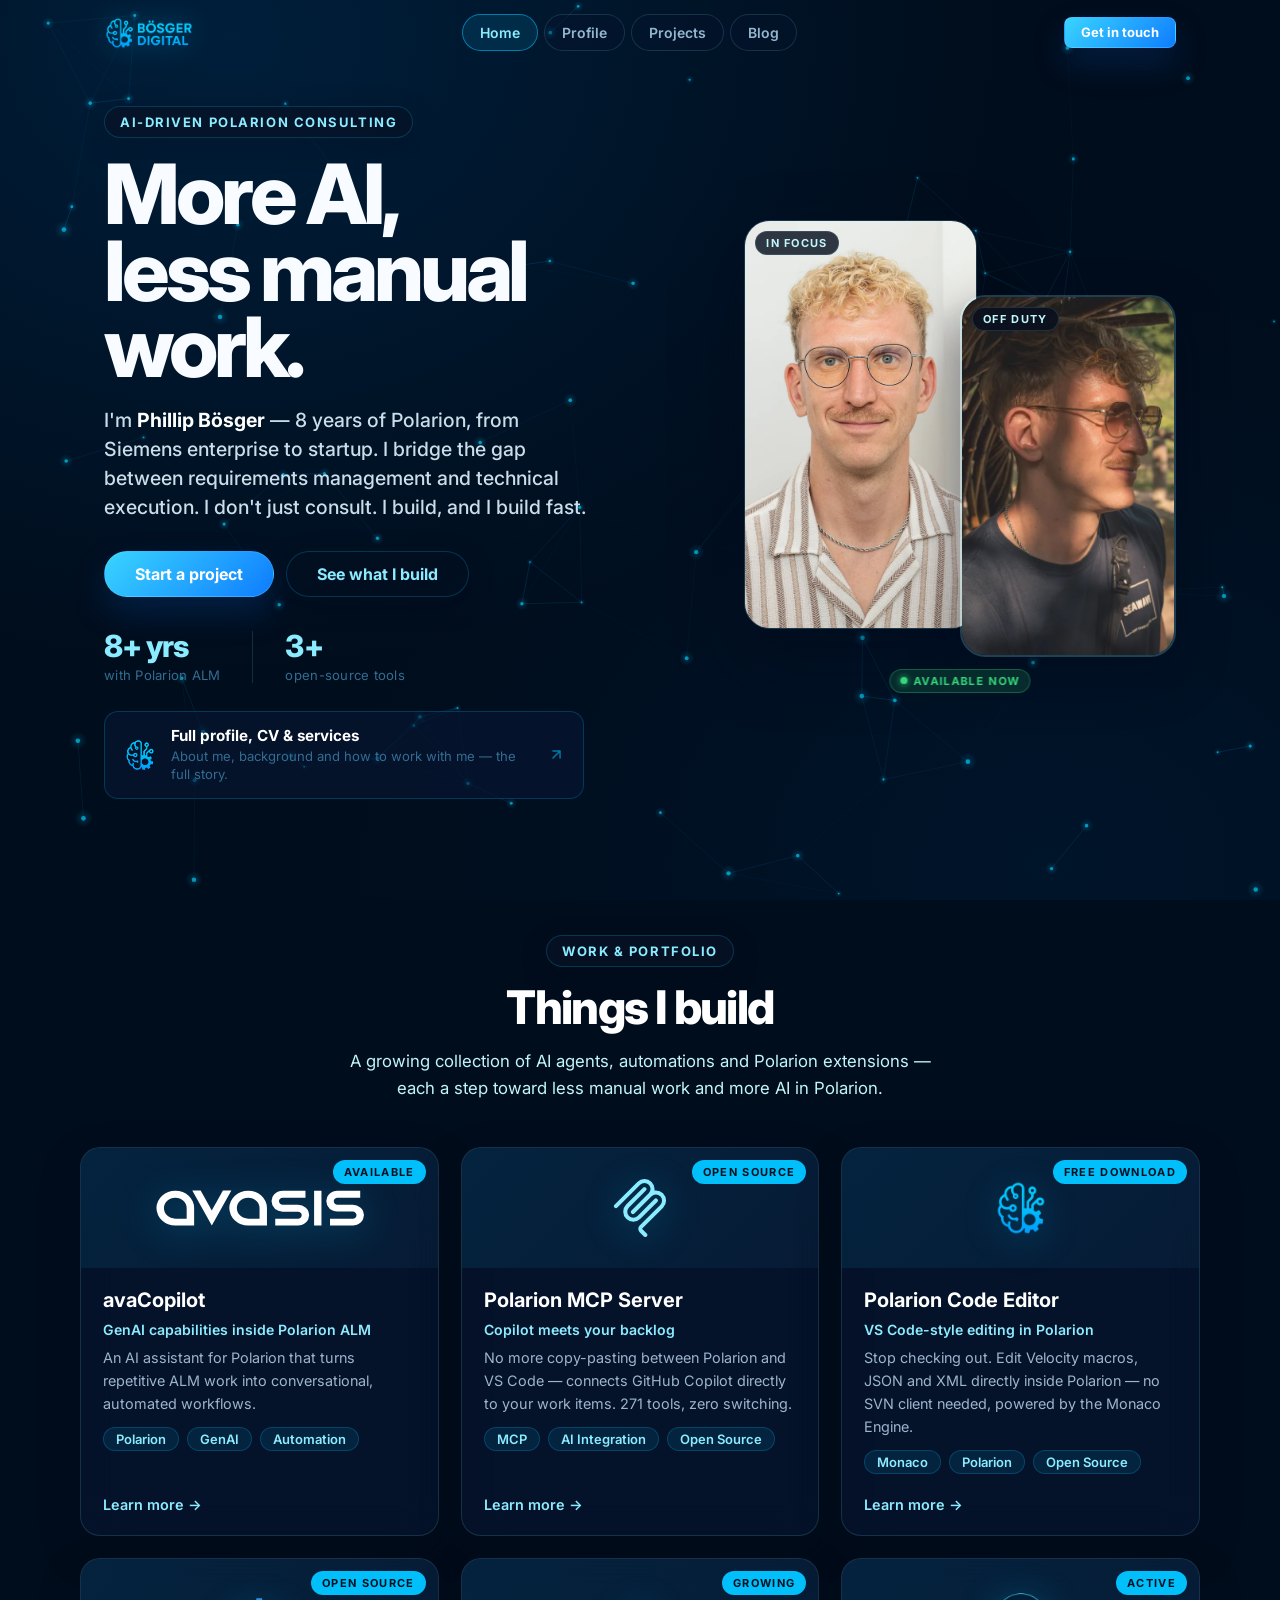
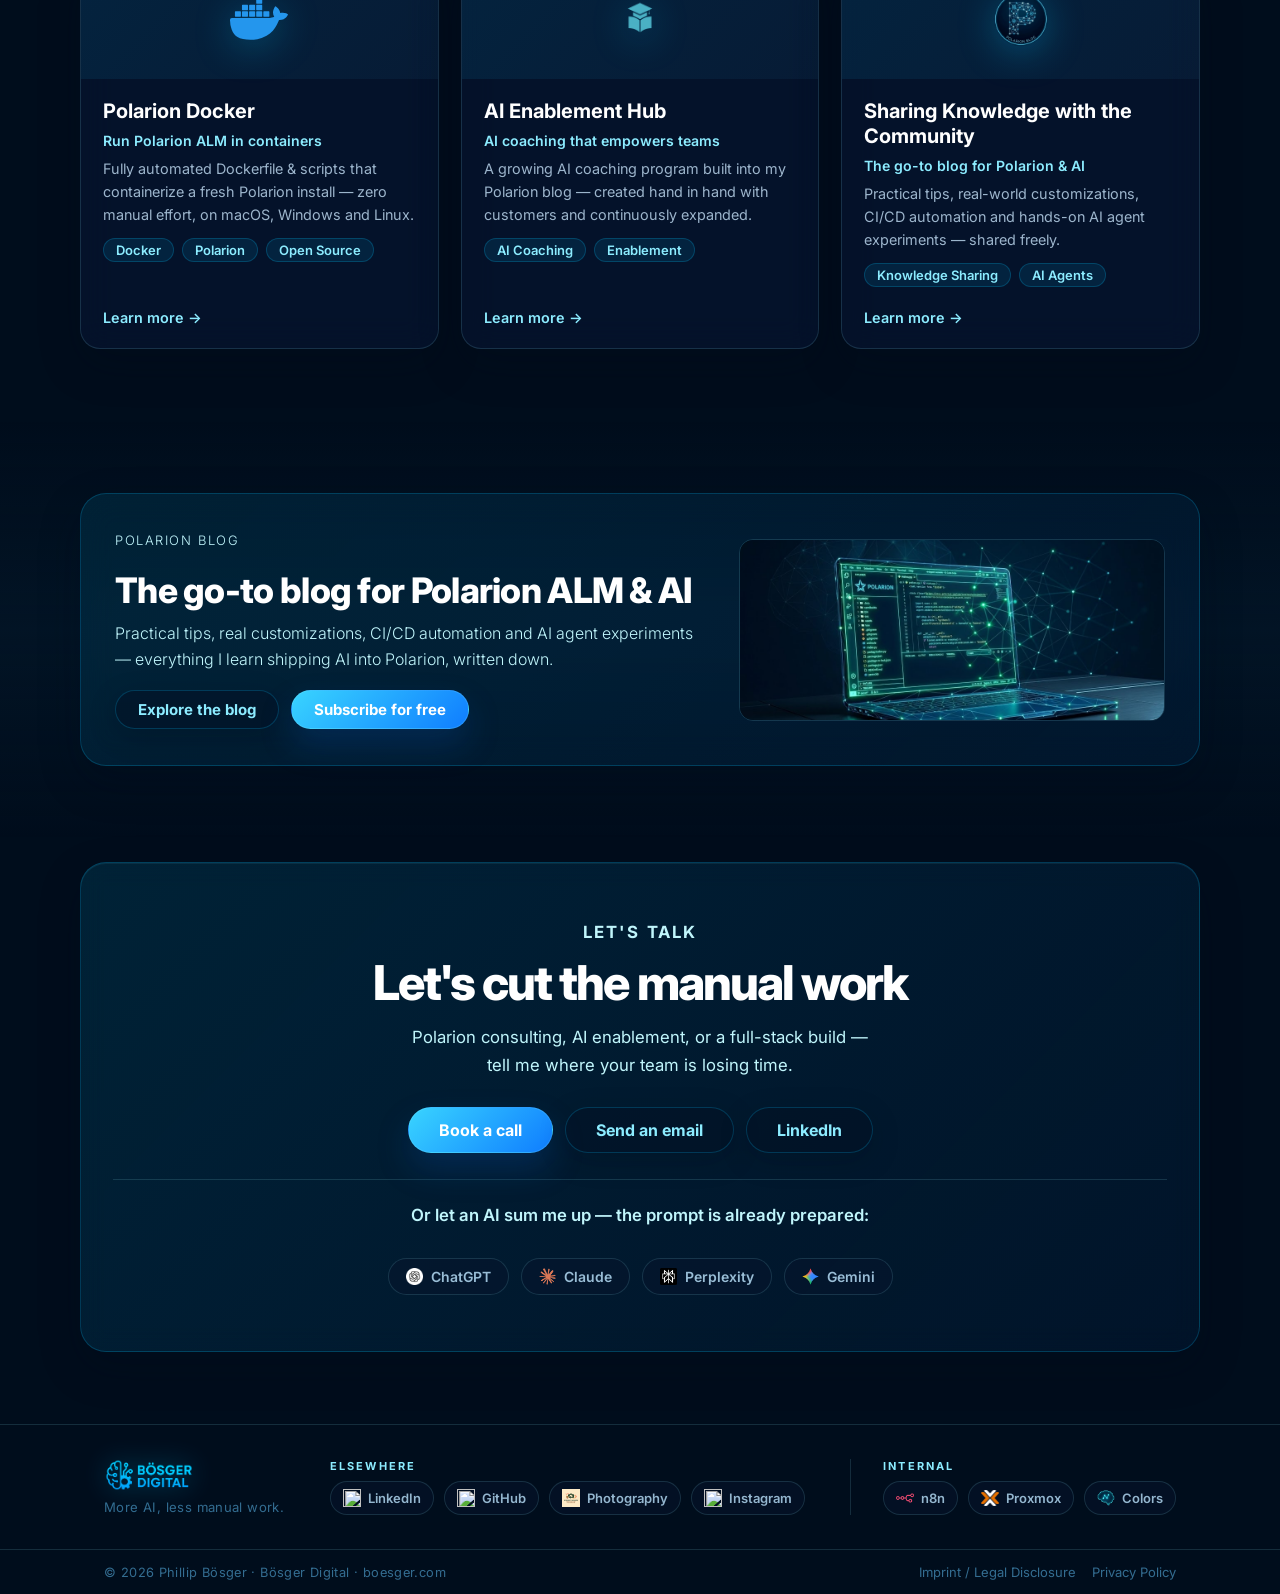
==== commit 1a6b1166: "feat: add privacy policy page Adds an English privacy policy (privacy.html) covering the static site" ====
--- a/index.html
+++ b/index.html
@@ -442,9 +442,12 @@
             <p class="footer-copy">
               © <span class="footer-year"></span> Phillip Bösger · Bösger Digital · boesger.com
             </p>
-            <a href="imprint.html" class="footer-legal-link"
-              >Imprint / Legal Disclosure</a
-            >
+            <div class="footer-legal-links">
+              <a href="imprint.html" class="footer-legal-link"
+                >Imprint / Legal Disclosure</a
+              >
+              <a href="privacy.html" class="footer-legal-link">Privacy Policy</a>
+            </div>
           </div>
         </div>
       </footer>
--- a/assets/css/style.css
+++ b/assets/css/style.css
@@ -956,6 +956,11 @@
   justify-content: space-between;
   gap: 14px;
   flex-wrap: wrap;
+}
+.footer-legal-links {
+  display: flex;
+  align-items: center;
+  gap: 16px;
 }
 .footer-legal-link {
   color: var(--text-muted);
